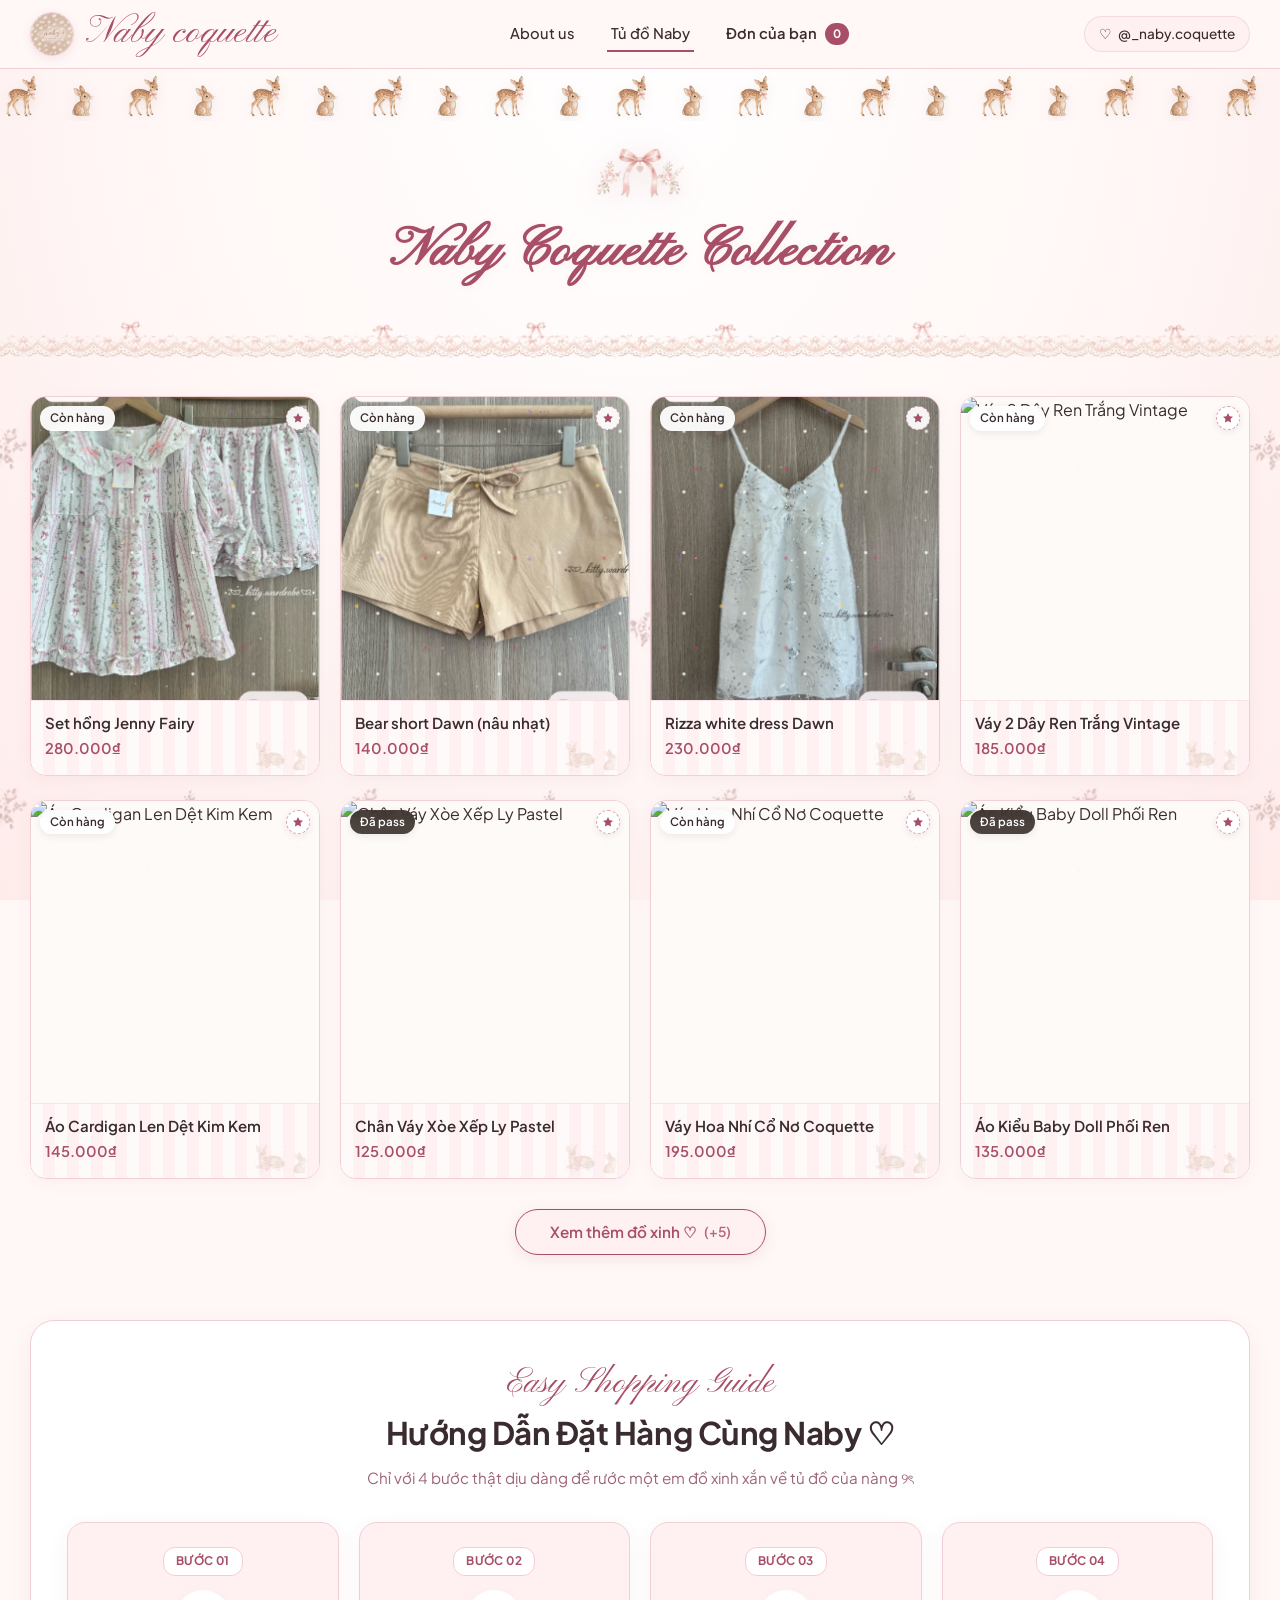
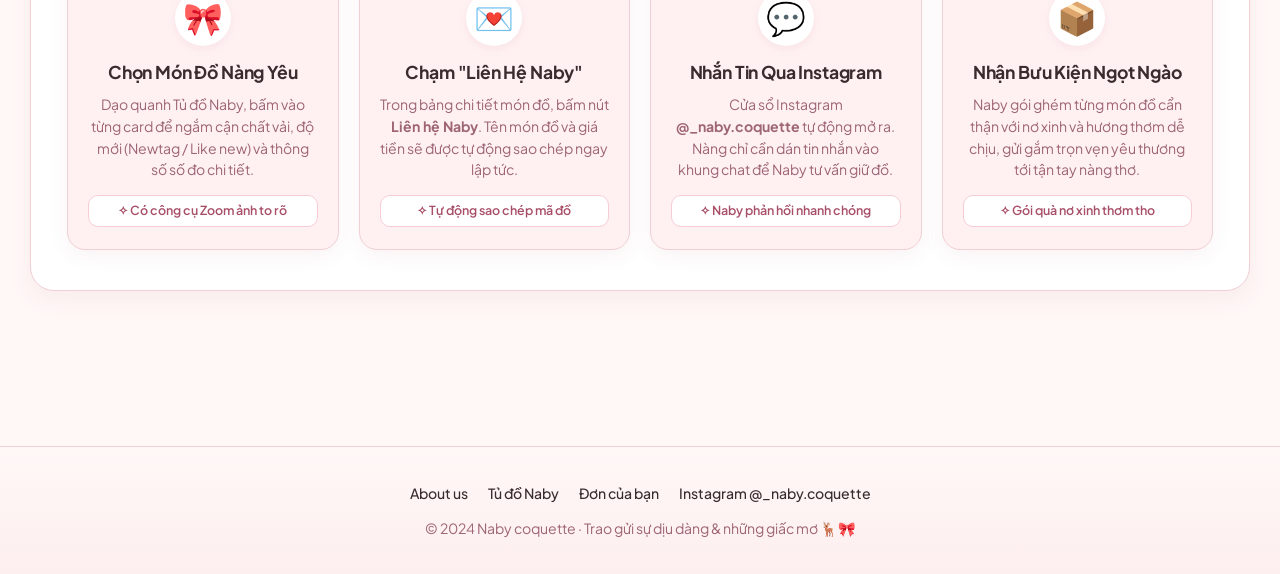
==== naby-coquette/index.html @ 5e93a049 "Go bo vung nen hong cuc bo o header, giu nguyen nen tu nhien cua web khong co hoa tiet tu dai ruy ba" ====
<!DOCTYPE html>
<html lang="vi">
<head>
  <meta charset="UTF-8">
  <meta name="viewport" content="width=device-width, initial-scale=1.0">
  <title>Naby coquette ♡ Tủ Đồ Tiểu Thư</title>
  <link rel="icon" type="image/jpeg" href="assets/logo.jpg">
  
  <!-- Font chữ Pinyon Script lãng mạn & Plus Jakarta Sans thanh lịch chuẩn nét -->
  <link rel="preconnect" href="https://fonts.googleapis.com">
  <link rel="preconnect" href="https://fonts.gstatic.com" crossorigin>
  <link href="https://fonts.googleapis.com/css2?family=Pinyon+Script&family=Plus+Jakarta+Sans:ital,wght@0,400;0,500;0,600;0,700;1,400;1,600&display=swap" rel="stylesheet">
  
  <link rel="stylesheet" href="css/style.css">
</head>
<body>

  <!-- 1. THANH ĐIỀU HƯỚNG TRÊN CÙNG (STICKY NAVBAR) -->
  <header class="top-navbar">
    <div class="navbar-container">
      <!-- Logo bên trái -->
      <a href="index.html" class="brand-logo">
        <img src="assets/logo.jpg" alt="Naby coquette" class="brand-logo-img">
        <span class="brand-name">Naby coquette</span>
      </a>

      <!-- 3 Nút cụ thể theo yêu cầu: About us, Tủ đồ Naby, Đơn của bạn -->
      <nav class="nav-links-group">
        <a href="about.html" class="nav-link">About us</a>
        <a href="index.html" class="nav-link active">Tủ đồ Naby</a>
        <a href="orders.html" class="nav-link cart-trigger-link">
          Đơn của bạn <span class="cart-badge-pill" id="cartCount">0</span>
        </a>
      </nav>

      <!-- Phía bên phải: Instagram -->
      <div class="nav-right-actions">
        <a href="https://instagram.com/_naby.coquette" target="_blank" class="ig-pill-btn">
          <span>♡</span>
          <span>@_naby.coquette</span>
        </a>
      </div>
    </div>
  </header>

  <!-- DẢI LINH VẬT NAI & THỎ CHẠY NGANG KHÔNG NỀN (FULL NAI & THỎ, KHÔNG KHOẢNG TRỐNG, LẶP VÔ TẬN) -->
  <div class="mascot-marquee-divider" aria-hidden="true">
    <div class="mascot-marquee-track">
      <!-- Group 1 (56 linh vật liên tục phủ kín màn hình) -->
      <div class="mascot-marquee-group">
        <div class="mascot-parade-item deer-bob">
          <img src="assets/elements/fawn_mascot_hd.png" alt="Fawn" class="parade-fawn">
        </div>
        <div class="mascot-parade-item bunny-hop">
          <img src="assets/elements/bunny_mascot.png" alt="Bunny" class="parade-bunny">
        </div>
        <div class="mascot-parade-item deer-bob delay-1">
          <img src="assets/elements/fawn_mascot_hd.png" alt="Fawn" class="parade-fawn">
        </div>
        <div class="mascot-parade-item bunny-hop delay-2">
          <img src="assets/elements/bunny_mascot.png" alt="Bunny" class="parade-bunny">
        </div>
        <div class="mascot-parade-item deer-bob">
          <img src="assets/elements/fawn_mascot_hd.png" alt="Fawn" class="parade-fawn">
        </div>
        <div class="mascot-parade-item bunny-hop delay-1">
          <img src="assets/elements/bunny_mascot.png" alt="Bunny" class="parade-bunny">
        </div>
        <div class="mascot-parade-item deer-bob delay-2">
          <img src="assets/elements/fawn_mascot_hd.png" alt="Fawn" class="parade-fawn">
        </div>
        <div class="mascot-parade-item bunny-hop">
          <img src="assets/elements/bunny_mascot.png" alt="Bunny" class="parade-bunny">
        </div>
        <div class="mascot-parade-item deer-bob">
          <img src="assets/elements/fawn_mascot_hd.png" alt="Fawn" class="parade-fawn">
        </div>
        <div class="mascot-parade-item bunny-hop">
          <img src="assets/elements/bunny_mascot.png" alt="Bunny" class="parade-bunny">
        </div>
        <div class="mascot-parade-item deer-bob delay-1">
          <img src="assets/elements/fawn_mascot_hd.png" alt="Fawn" class="parade-fawn">
        </div>
        <div class="mascot-parade-item bunny-hop delay-2">
          <img src="assets/elements/bunny_mascot.png" alt="Bunny" class="parade-bunny">
        </div>
        <div class="mascot-parade-item deer-bob">
          <img src="assets/elements/fawn_mascot_hd.png" alt="Fawn" class="parade-fawn">
        </div>
        <div class="mascot-parade-item bunny-hop delay-1">
          <img src="assets/elements/bunny_mascot.png" alt="Bunny" class="parade-bunny">
        </div>
        <div class="mascot-parade-item deer-bob delay-2">
          <img src="assets/elements/fawn_mascot_hd.png" alt="Fawn" class="parade-fawn">
        </div>
        <div class="mascot-parade-item bunny-hop">
          <img src="assets/elements/bunny_mascot.png" alt="Bunny" class="parade-bunny">
        </div>
        <div class="mascot-parade-item deer-bob">
          <img src="assets/elements/fawn_mascot_hd.png" alt="Fawn" class="parade-fawn">
        </div>
        <div class="mascot-parade-item bunny-hop">
          <img src="assets/elements/bunny_mascot.png" alt="Bunny" class="parade-bunny">
        </div>
        <div class="mascot-parade-item deer-bob delay-1">
          <img src="assets/elements/fawn_mascot_hd.png" alt="Fawn" class="parade-fawn">
        </div>
        <div class="mascot-parade-item bunny-hop delay-2">
          <img src="assets/elements/bunny_mascot.png" alt="Bunny" class="parade-bunny">
        </div>
        <div class="mascot-parade-item deer-bob">
          <img src="assets/elements/fawn_mascot_hd.png" alt="Fawn" class="parade-fawn">
        </div>
        <div class="mascot-parade-item bunny-hop delay-1">
          <img src="assets/elements/bunny_mascot.png" alt="Bunny" class="parade-bunny">
        </div>
        <div class="mascot-parade-item deer-bob delay-2">
          <img src="assets/elements/fawn_mascot_hd.png" alt="Fawn" class="parade-fawn">
        </div>
        <div class="mascot-parade-item bunny-hop">
          <img src="assets/elements/bunny_mascot.png" alt="Bunny" class="parade-bunny">
        </div>
        <div class="mascot-parade-item deer-bob">
          <img src="assets/elements/fawn_mascot_hd.png" alt="Fawn" class="parade-fawn">
        </div>
        <div class="mascot-parade-item bunny-hop">
          <img src="assets/elements/bunny_mascot.png" alt="Bunny" class="parade-bunny">
        </div>
        <div class="mascot-parade-item deer-bob delay-1">
          <img src="assets/elements/fawn_mascot_hd.png" alt="Fawn" class="parade-fawn">
        </div>
        <div class="mascot-parade-item bunny-hop delay-2">
          <img src="assets/elements/bunny_mascot.png" alt="Bunny" class="parade-bunny">
        </div>
        <div class="mascot-parade-item deer-bob">
          <img src="assets/elements/fawn_mascot_hd.png" alt="Fawn" class="parade-fawn">
        </div>
        <div class="mascot-parade-item bunny-hop delay-1">
          <img src="assets/elements/bunny_mascot.png" alt="Bunny" class="parade-bunny">
        </div>
        <div class="mascot-parade-item deer-bob delay-2">
          <img src="assets/elements/fawn_mascot_hd.png" alt="Fawn" class="parade-fawn">
        </div>
        <div class="mascot-parade-item bunny-hop">
          <img src="assets/elements/bunny_mascot.png" alt="Bunny" class="parade-bunny">
        </div>
        <div class="mascot-parade-item deer-bob">
          <img src="assets/elements/fawn_mascot_hd.png" alt="Fawn" class="parade-fawn">
        </div>
        <div class="mascot-parade-item bunny-hop">
          <img src="assets/elements/bunny_mascot.png" alt="Bunny" class="parade-bunny">
        </div>
        <div class="mascot-parade-item deer-bob delay-1">
          <img src="assets/elements/fawn_mascot_hd.png" alt="Fawn" class="parade-fawn">
        </div>
        <div class="mascot-parade-item bunny-hop delay-2">
          <img src="assets/elements/bunny_mascot.png" alt="Bunny" class="parade-bunny">
        </div>
        <div class="mascot-parade-item deer-bob">
          <img src="assets/elements/fawn_mascot_hd.png" alt="Fawn" class="parade-fawn">
        </div>
        <div class="mascot-parade-item bunny-hop delay-1">
          <img src="assets/elements/bunny_mascot.png" alt="Bunny" class="parade-bunny">
        </div>
        <div class="mascot-parade-item deer-bob delay-2">
          <img src="assets/elements/fawn_mascot_hd.png" alt="Fawn" class="parade-fawn">
        </div>
        <div class="mascot-parade-item bunny-hop">
          <img src="assets/elements/bunny_mascot.png" alt="Bunny" class="parade-bunny">
        </div>
        <div class="mascot-parade-item deer-bob">
          <img src="assets/elements/fawn_mascot_hd.png" alt="Fawn" class="parade-fawn">
        </div>
        <div class="mascot-parade-item bunny-hop">
          <img src="assets/elements/bunny_mascot.png" alt="Bunny" class="parade-bunny">
        </div>
        <div class="mascot-parade-item deer-bob delay-1">
          <img src="assets/elements/fawn_mascot_hd.png" alt="Fawn" class="parade-fawn">
        </div>
        <div class="mascot-parade-item bunny-hop delay-2">
          <img src="assets/elements/bunny_mascot.png" alt="Bunny" class="parade-bunny">
        </div>
        <div class="mascot-parade-item deer-bob">
          <img src="assets/elements/fawn_mascot_hd.png" alt="Fawn" class="parade-fawn">
        </div>
        <div class="mascot-parade-item bunny-hop delay-1">
          <img src="assets/elements/bunny_mascot.png" alt="Bunny" class="parade-bunny">
        </div>
        <div class="mascot-parade-item deer-bob delay-2">
          <img src="assets/elements/fawn_mascot_hd.png" alt="Fawn" class="parade-fawn">
        </div>
        <div class="mascot-parade-item bunny-hop">
          <img src="assets/elements/bunny_mascot.png" alt="Bunny" class="parade-bunny">
        </div>
        <div class="mascot-parade-item deer-bob">
          <img src="assets/elements/fawn_mascot_hd.png" alt="Fawn" class="parade-fawn">
        </div>
        <div class="mascot-parade-item bunny-hop">
          <img src="assets/elements/bunny_mascot.png" alt="Bunny" class="parade-bunny">
        </div>
        <div class="mascot-parade-item deer-bob delay-1">
          <img src="assets/elements/fawn_mascot_hd.png" alt="Fawn" class="parade-fawn">
        </div>
        <div class="mascot-parade-item bunny-hop delay-2">
          <img src="assets/elements/bunny_mascot.png" alt="Bunny" class="parade-bunny">
        </div>
        <div class="mascot-parade-item deer-bob">
          <img src="assets/elements/fawn_mascot_hd.png" alt="Fawn" class="parade-fawn">
        </div>
        <div class="mascot-parade-item bunny-hop delay-1">
          <img src="assets/elements/bunny_mascot.png" alt="Bunny" class="parade-bunny">
        </div>
        <div class="mascot-parade-item deer-bob delay-2">
          <img src="assets/elements/fawn_mascot_hd.png" alt="Fawn" class="parade-fawn">
        </div>
        <div class="mascot-parade-item bunny-hop">
          <img src="assets/elements/bunny_mascot.png" alt="Bunny" class="parade-bunny">
        </div>
      </div>
      <!-- Group 2 (Bản sao hoàn hảo để lặp vô tận không vết ghép) -->
      <div class="mascot-marquee-group">
        <div class="mascot-parade-item deer-bob">
          <img src="assets/elements/fawn_mascot_hd.png" alt="Fawn" class="parade-fawn">
        </div>
        <div class="mascot-parade-item bunny-hop">
          <img src="assets/elements/bunny_mascot.png" alt="Bunny" class="parade-bunny">
        </div>
        <div class="mascot-parade-item deer-bob delay-1">
          <img src="assets/elements/fawn_mascot_hd.png" alt="Fawn" class="parade-fawn">
        </div>
        <div class="mascot-parade-item bunny-hop delay-2">
          <img src="assets/elements/bunny_mascot.png" alt="Bunny" class="parade-bunny">
        </div>
        <div class="mascot-parade-item deer-bob">
          <img src="assets/elements/fawn_mascot_hd.png" alt="Fawn" class="parade-fawn">
        </div>
        <div class="mascot-parade-item bunny-hop delay-1">
          <img src="assets/elements/bunny_mascot.png" alt="Bunny" class="parade-bunny">
        </div>
        <div class="mascot-parade-item deer-bob delay-2">
          <img src="assets/elements/fawn_mascot_hd.png" alt="Fawn" class="parade-fawn">
        </div>
        <div class="mascot-parade-item bunny-hop">
          <img src="assets/elements/bunny_mascot.png" alt="Bunny" class="parade-bunny">
        </div>
        <div class="mascot-parade-item deer-bob">
          <img src="assets/elements/fawn_mascot_hd.png" alt="Fawn" class="parade-fawn">
        </div>
        <div class="mascot-parade-item bunny-hop">
          <img src="assets/elements/bunny_mascot.png" alt="Bunny" class="parade-bunny">
        </div>
        <div class="mascot-parade-item deer-bob delay-1">
          <img src="assets/elements/fawn_mascot_hd.png" alt="Fawn" class="parade-fawn">
        </div>
        <div class="mascot-parade-item bunny-hop delay-2">
          <img src="assets/elements/bunny_mascot.png" alt="Bunny" class="parade-bunny">
        </div>
        <div class="mascot-parade-item deer-bob">
          <img src="assets/elements/fawn_mascot_hd.png" alt="Fawn" class="parade-fawn">
        </div>
        <div class="mascot-parade-item bunny-hop delay-1">
          <img src="assets/elements/bunny_mascot.png" alt="Bunny" class="parade-bunny">
        </div>
        <div class="mascot-parade-item deer-bob delay-2">
          <img src="assets/elements/fawn_mascot_hd.png" alt="Fawn" class="parade-fawn">
        </div>
        <div class="mascot-parade-item bunny-hop">
          <img src="assets/elements/bunny_mascot.png" alt="Bunny" class="parade-bunny">
        </div>
        <div class="mascot-parade-item deer-bob">
          <img src="assets/elements/fawn_mascot_hd.png" alt="Fawn" class="parade-fawn">
        </div>
        <div class="mascot-parade-item bunny-hop">
          <img src="assets/elements/bunny_mascot.png" alt="Bunny" class="parade-bunny">
        </div>
        <div class="mascot-parade-item deer-bob delay-1">
          <img src="assets/elements/fawn_mascot_hd.png" alt="Fawn" class="parade-fawn">
        </div>
        <div class="mascot-parade-item bunny-hop delay-2">
          <img src="assets/elements/bunny_mascot.png" alt="Bunny" class="parade-bunny">
        </div>
        <div class="mascot-parade-item deer-bob">
          <img src="assets/elements/fawn_mascot_hd.png" alt="Fawn" class="parade-fawn">
        </div>
        <div class="mascot-parade-item bunny-hop delay-1">
          <img src="assets/elements/bunny_mascot.png" alt="Bunny" class="parade-bunny">
        </div>
        <div class="mascot-parade-item deer-bob delay-2">
          <img src="assets/elements/fawn_mascot_hd.png" alt="Fawn" class="parade-fawn">
        </div>
        <div class="mascot-parade-item bunny-hop">
          <img src="assets/elements/bunny_mascot.png" alt="Bunny" class="parade-bunny">
        </div>
        <div class="mascot-parade-item deer-bob">
          <img src="assets/elements/fawn_mascot_hd.png" alt="Fawn" class="parade-fawn">
        </div>
        <div class="mascot-parade-item bunny-hop">
          <img src="assets/elements/bunny_mascot.png" alt="Bunny" class="parade-bunny">
        </div>
        <div class="mascot-parade-item deer-bob delay-1">
          <img src="assets/elements/fawn_mascot_hd.png" alt="Fawn" class="parade-fawn">
        </div>
        <div class="mascot-parade-item bunny-hop delay-2">
          <img src="assets/elements/bunny_mascot.png" alt="Bunny" class="parade-bunny">
        </div>
        <div class="mascot-parade-item deer-bob">
          <img src="assets/elements/fawn_mascot_hd.png" alt="Fawn" class="parade-fawn">
        </div>
        <div class="mascot-parade-item bunny-hop delay-1">
          <img src="assets/elements/bunny_mascot.png" alt="Bunny" class="parade-bunny">
        </div>
        <div class="mascot-parade-item deer-bob delay-2">
          <img src="assets/elements/fawn_mascot_hd.png" alt="Fawn" class="parade-fawn">
        </div>
        <div class="mascot-parade-item bunny-hop">
          <img src="assets/elements/bunny_mascot.png" alt="Bunny" class="parade-bunny">
        </div>
        <div class="mascot-parade-item deer-bob">
          <img src="assets/elements/fawn_mascot_hd.png" alt="Fawn" class="parade-fawn">
        </div>
        <div class="mascot-parade-item bunny-hop">
          <img src="assets/elements/bunny_mascot.png" alt="Bunny" class="parade-bunny">
        </div>
        <div class="mascot-parade-item deer-bob delay-1">
          <img src="assets/elements/fawn_mascot_hd.png" alt="Fawn" class="parade-fawn">
        </div>
        <div class="mascot-parade-item bunny-hop delay-2">
          <img src="assets/elements/bunny_mascot.png" alt="Bunny" class="parade-bunny">
        </div>
        <div class="mascot-parade-item deer-bob">
          <img src="assets/elements/fawn_mascot_hd.png" alt="Fawn" class="parade-fawn">
        </div>
        <div class="mascot-parade-item bunny-hop delay-1">
          <img src="assets/elements/bunny_mascot.png" alt="Bunny" class="parade-bunny">
        </div>
        <div class="mascot-parade-item deer-bob delay-2">
          <img src="assets/elements/fawn_mascot_hd.png" alt="Fawn" class="parade-fawn">
        </div>
        <div class="mascot-parade-item bunny-hop">
          <img src="assets/elements/bunny_mascot.png" alt="Bunny" class="parade-bunny">
        </div>
        <div class="mascot-parade-item deer-bob">
          <img src="assets/elements/fawn_mascot_hd.png" alt="Fawn" class="parade-fawn">
        </div>
        <div class="mascot-parade-item bunny-hop">
          <img src="assets/elements/bunny_mascot.png" alt="Bunny" class="parade-bunny">
        </div>
        <div class="mascot-parade-item deer-bob delay-1">
          <img src="assets/elements/fawn_mascot_hd.png" alt="Fawn" class="parade-fawn">
        </div>
        <div class="mascot-parade-item bunny-hop delay-2">
          <img src="assets/elements/bunny_mascot.png" alt="Bunny" class="parade-bunny">
        </div>
        <div class="mascot-parade-item deer-bob">
          <img src="assets/elements/fawn_mascot_hd.png" alt="Fawn" class="parade-fawn">
        </div>
        <div class="mascot-parade-item bunny-hop delay-1">
          <img src="assets/elements/bunny_mascot.png" alt="Bunny" class="parade-bunny">
        </div>
        <div class="mascot-parade-item deer-bob delay-2">
          <img src="assets/elements/fawn_mascot_hd.png" alt="Fawn" class="parade-fawn">
        </div>
        <div class="mascot-parade-item bunny-hop">
          <img src="assets/elements/bunny_mascot.png" alt="Bunny" class="parade-bunny">
        </div>
        <div class="mascot-parade-item deer-bob">
          <img src="assets/elements/fawn_mascot_hd.png" alt="Fawn" class="parade-fawn">
        </div>
        <div class="mascot-parade-item bunny-hop">
          <img src="assets/elements/bunny_mascot.png" alt="Bunny" class="parade-bunny">
        </div>
        <div class="mascot-parade-item deer-bob delay-1">
          <img src="assets/elements/fawn_mascot_hd.png" alt="Fawn" class="parade-fawn">
        </div>
        <div class="mascot-parade-item bunny-hop delay-2">
          <img src="assets/elements/bunny_mascot.png" alt="Bunny" class="parade-bunny">
        </div>
        <div class="mascot-parade-item deer-bob">
          <img src="assets/elements/fawn_mascot_hd.png" alt="Fawn" class="parade-fawn">
        </div>
        <div class="mascot-parade-item bunny-hop delay-1">
          <img src="assets/elements/bunny_mascot.png" alt="Bunny" class="parade-bunny">
        </div>
        <div class="mascot-parade-item deer-bob delay-2">
          <img src="assets/elements/fawn_mascot_hd.png" alt="Fawn" class="parade-fawn">
        </div>
        <div class="mascot-parade-item bunny-hop">
          <img src="assets/elements/bunny_mascot.png" alt="Bunny" class="parade-bunny">
        </div>
      </div>
    </div>
  </div>

    <!-- Tiêu đề danh mục sản phẩm -->
    <div class="content-container">
      <div class="catalog-header">
        <div class="catalog-header-bow">
          <img src="assets/elements/coquette_pink_bow.png" alt="Naby Coquette Pink Bow" class="catalog-bow-motif">
        </div>
        <h1 class="wardrobe-script-tag">Naby Coquette Collection</h1>
      </div>
    </div>

  <!-- Dải ruy băng ren kéo dài full màn hình ngăn cách chuẩn ảnh mẫu 1 -->
  <div class="lace-ribbon-divider" aria-hidden="true"></div>

  <!-- PHẦN THÂN TỦ ĐỒ NABY (NỀN CÓ HOẠ TIẾT HOA NHÍ VINTAGE) -->
  <main class="main-content-white wardrobe-page-main">
    <div class="content-container">

      <!-- Danh mục sản phẩm & Lưới 4 cột -->
      <section class="catalog-section" id="wardrobe-section">
        <!-- Lưới sản phẩm 4 cột chuẩn phong cách ảnh mẫu -->
        <div class="products-grid-4col" id="productsGrid"></div>

        <!-- Nút Xem thêm sản phẩm (mặc định chỉ hiện 8 card) -->
        <div class="load-more-container" id="loadMoreContainer">
          <button class="btn-load-more" id="btnLoadMore" type="button">
            <span>Xem thêm đồ xinh ♡</span>
            <span class="load-more-count" id="loadMoreCount">(+6)</span>
          </button>
        </div>
      </section>

      <!-- HƯỚNG DẪN ĐẶT HÀNG (DẠNG CARD BÌNH THƯỜNG KHÔNG CAROUSEL) -->
      <section class="order-guide-section" id="orderGuideSection">
        <div class="order-guide-header">
          <span class="guide-subtitle-script">Easy Shopping Guide</span>
          <h2 class="guide-main-title">Hướng Dẫn Đặt Hàng Cùng Naby ♡</h2>
          <p class="guide-intro-desc">
            Chỉ với 4 bước thật dịu dàng để rước một em đồ xinh xắn về tủ đồ của nàng ୨ৎ
          </p>
        </div>

        <!-- Lưới 4 Card Hướng Dẫn bình thường -->
        <div class="guide-cards-grid" id="guideCardsGrid">
          <!-- Bước 1 -->
          <div class="guide-card">
            <div class="guide-card-badge">Bước 01</div>
            <div class="guide-card-icon">🎀</div>
            <h3 class="guide-card-title">Chọn Món Đồ Nàng Yêu</h3>
            <p class="guide-card-desc">
              Dạo quanh Tủ đồ Naby, bấm vào từng card để ngắm cận chất vải, độ mới (Newtag / Like new) và thông số số đo chi tiết.
            </p>
            <div class="guide-card-tip">✧ Có công cụ Zoom ảnh to rõ</div>
          </div>

          <!-- Bước 2 -->
          <div class="guide-card">
            <div class="guide-card-badge">Bước 02</div>
            <div class="guide-card-icon">💌</div>
            <h3 class="guide-card-title">Chạm "Liên Hệ Naby"</h3>
            <p class="guide-card-desc">
              Trong bảng chi tiết món đồ, bấm nút <strong>Liên hệ Naby</strong>. Tên món đồ và giá tiền sẽ được tự động sao chép ngay lập tức.
            </p>
            <div class="guide-card-tip">✧ Tự động sao chép mã đồ</div>
          </div>

          <!-- Bước 3 -->
          <div class="guide-card">
            <div class="guide-card-badge">Bước 03</div>
            <div class="guide-card-icon">💬</div>
            <h3 class="guide-card-title">Nhắn Tin Qua Instagram</h3>
            <p class="guide-card-desc">
              Cửa sổ Instagram <strong>@_naby.coquette</strong> tự động mở ra. Nàng chỉ cần dán tin nhắn vào khung chat để Naby tư vấn giữ đồ.
            </p>
            <div class="guide-card-tip">✧ Naby phản hồi nhanh chóng</div>
          </div>

          <!-- Bước 4 -->
          <div class="guide-card">
            <div class="guide-card-badge">Bước 04</div>
            <div class="guide-card-icon">📦</div>
            <h3 class="guide-card-title">Nhận Bưu Kiện Ngọt Ngào</h3>
            <p class="guide-card-desc">
              Naby gói ghém từng món đồ cẩn thận với nơ xinh và hương thơm dễ chịu, gửi gắm trọn vẹn yêu thương tới tận tay nàng thơ.
            </p>
            <div class="guide-card-tip">✧ Gói quà nơ xinh thơm tho</div>
          </div>
        </div>
      </section>

    </div>
  </main>

  <!-- POPUP CHI TIẾT SẢN PHẨM (CHUẨN ẢNH 2 THE NABY LOOK) -->
  <div class="product-modal-backdrop" id="productModal" style="display: none;" aria-hidden="true">
    <div class="product-modal-card" role="dialog" aria-modal="true">
      <button class="modal-close-btn" id="modalCloseBtn" type="button" aria-label="Đóng popup">✕</button>

      <!-- Khung xem ảnh chính -->
      <div class="modal-gallery-stage">
        <img src="" alt="" class="modal-main-image" id="modalMainImg">

        <!-- Nút Prev / Next ảnh -->
        <button class="modal-arrow-btn modal-arrow-prev" id="modalPrevBtn" type="button" aria-label="Ảnh trước">
          <svg width="20" height="20" viewBox="0 0 24 24" fill="none" stroke="currentColor" stroke-width="2.5" stroke-linecap="round" stroke-linejoin="round">
            <polyline points="15 18 9 12 15 6"></polyline>
          </svg>
        </button>
        <button class="modal-arrow-btn modal-arrow-next" id="modalNextBtn" type="button" aria-label="Ảnh sau">
          <svg width="20" height="20" viewBox="0 0 24 24" fill="none" stroke="currentColor" stroke-width="2.5" stroke-linecap="round" stroke-linejoin="round">
            <polyline points="9 18 15 12 9 6"></polyline>
          </svg>
        </button>

        <!-- Thanh công cụ Zoom ở giữa phía dưới ảnh -->
        <div class="modal-zoom-controls">
          <button class="modal-zoom-action" id="modalZoomOut" type="button" title="Thu nhỏ">
            <svg width="14" height="14" viewBox="0 0 24 24" fill="none" stroke="currentColor" stroke-width="2.5"><circle cx="11" cy="11" r="8"/><line x1="21" y1="21" x2="16.65" y2="16.65"/><line x1="8" y1="11" x2="14" y2="11"/></svg>
          </button>
          <span class="modal-zoom-val" id="modalZoomVal">100%</span>
          <button class="modal-zoom-action" id="modalZoomIn" type="button" title="Phóng to">
            <svg width="14" height="14" viewBox="0 0 24 24" fill="none" stroke="currentColor" stroke-width="2.5"><circle cx="11" cy="11" r="8"/><line x1="21" y1="21" x2="16.65" y2="16.65"/><line x1="11" y1="8" x2="11" y2="14"/><line x1="8" y1="11" x2="14" y2="11"/></svg>
          </button>
          <button class="modal-zoom-action" id="modalZoomReset" type="button" title="Đặt lại">
            <svg width="14" height="14" viewBox="0 0 24 24" fill="none" stroke="currentColor" stroke-width="2.5"><path d="M3 12a9 9 0 1 0 9-9 9.75 9.75 0 0 0-6.74 2.74L3 8"/><polyline points="3 3 3 8 8 8"/></svg>
          </button>
        </div>

        <!-- Đếm số ảnh góc phải phía dưới ảnh -->
        <div class="modal-image-counter" id="modalImgCounter">1 / 1</div>
      </div>

      <!-- Thông tin sản phẩm -->
      <div class="modal-body-content">
        <div class="modal-brand-tag">THE NABY LOOK</div>
        <div class="modal-title-price-row">
          <h2 class="modal-prod-title" id="modalProdTitle"></h2>
          <div class="modal-prod-price" id="modalProdPrice"></div>
        </div>

        <!-- Chi tiết thông số món đồ (hiển thị khi ấn vào card) -->
        <div class="modal-specs-box" id="modalSpecsBox"></div>

        <!-- Khung chỉ 1 ô duy nhất: Liên hệ Naby (theo đúng yêu cầu người dùng) -->
        <div class="modal-contact-box">
          <p class="modal-contact-hint">Chọn điều bạn muốn, Naby đã sẵn sàng hỗ trợ bạn ♡</p>
          <button class="btn-contact-naby" id="btnContactNaby" type="button">
            <svg width="18" height="18" viewBox="0 0 24 24" fill="none" stroke="currentColor" stroke-width="2" stroke-linecap="round" stroke-linejoin="round">
              <rect width="20" height="20" x="2" y="2" rx="5" ry="5"></rect>
              <path d="M16 11.37A4 4 0 1 1 12.63 8 4 4 0 0 1 16 11.37z"></path>
              <line x1="17.5" y1="6.5" x2="17.51" y2="6.5"></line>
            </svg>
            <span>Liên hệ Naby</span>
          </button>
        </div>

        <!-- Dải thumbnail ảnh nhỏ phía dưới -->
        <div class="modal-thumbs-row" id="modalThumbsRow"></div>
      </div>
    </div>
  </div>

  <!-- THÔNG BÁO TOAST KHI THÊM ĐỒ VÀO GIỎ -->
  <div class="toast-notification" id="toastNotification">
    <span class="toast-icon">🎀</span>
    <span class="toast-message" id="toastMessage">Đã thêm vào Đơn của bạn ♡</span>
    <a href="orders.html" class="toast-link">Xem đơn →</a>
  </div>

  <!-- CHÂN TRANG FOOTER -->
  <footer class="site-footer">
    <div class="footer-links">
      <a href="about.html" class="footer-link">About us</a>
      <a href="index.html" class="footer-link">Tủ đồ Naby</a>
      <a href="orders.html" class="footer-link">Đơn của bạn</a>
      <a href="https://instagram.com/_naby.coquette" target="_blank" class="footer-link">Instagram @_naby.coquette</a>
    </div>
    <p>© 2024 Naby coquette · Trao gửi sự dịu dàng & những giấc mơ 🦌🎀</p>
  </footer>

  <!-- SCRIPTS -->
  <script src="js/items.js"></script>
  <script src="js/app.js"></script>
</body>
</html>
---- naby-coquette/css/style.css ----
/* ====================================================
   NABY COQUETTE - BOUTIQUE MINIMAL & VINTAGE BANNER
   Bố cục chuẩn theo ảnh 2 (Mandy Crimson style)
   Hero banner ảnh 3 & Nền trắng tinh khôi bên dưới
==================================================== */

:root {
  /* Nền chính theo yêu cầu */
  --bg-page: #FFF8F7;
  --bg-pastel-pink: #FFF8F7;
  --bg-pastel-light: #ffffff;
  --bg-soft: #FFF1F2;
  --bg-white: transparent;

  /* Khung/card theo yêu cầu */
  --bg-card: #FFF1F2;
  --bg-card-solid: #FFF1F2;
  --bg-banner-frame: #FFF1F2;
  --border-card: #F0CFD5;
  --border-banner: #F0CFD5;
  --border-pink: #E5B4BE;
  --border-pink-light: #F0CFD5;
  --border-light: rgba(168, 79, 104, 0.14);
  --border-dark: #3a2b2e;

  --fawn-dark: #3a2b2e;
  --fawn-brown: #6b4d54;

  /* Hồng đậm nhấn theo yêu cầu */
  --dusty-rose: #A84F68;
  --dusty-rose-light: #FCE8EC;
  --ribbon-pink: #F8D5DE;
  --price-color: #A84F68;

  /* Hồng chữ phụ theo yêu cầu */
  --text-muted: #9E6575;

  --font-script: 'Pinyon Script', cursive;
  --font-sans: 'Plus Jakarta Sans', -apple-system, BlinkMacSystemFont, 'Segoe UI', Roboto, sans-serif;
  --font-serif: var(--font-sans);
}

* {
  box-sizing: border-box;
  margin: 0;
  padding: 0;
  scroll-behavior: smooth;
  -webkit-tap-highlight-color: transparent;
}

body {
  background-color: #FFF8F7;
  background-image: 
    radial-gradient(ellipse at 50% 0%, #ffffff 0%, #FFF8F7 50%, #FEECEB 100%),
    radial-gradient(circle at 15% 40%, rgba(255, 241, 242, 0.8) 0%, transparent 60%),
    radial-gradient(circle at 85% 75%, rgba(254, 235, 238, 0.8) 0%, transparent 60%);
  background-repeat: no-repeat;
  background-position: center top;
  background-size: 100% 100%;
  background-attachment: fixed;
  color: var(--fawn-dark);
  font-family: var(--font-sans);
  line-height: 1.6;
  min-height: 100vh;
  overflow-x: hidden;
}

/* Hoạ tiết hoa nhí vintage trên trang About & trang Orders */
body.page-about,
body.page-orders {
  background-image: 
    url('../assets/elements/coquette_floral_pattern_tile.png'),
    radial-gradient(ellipse at 50% 0%, #ffffff 0%, #FFF8F7 50%, #FEECEB 100%),
    radial-gradient(circle at 15% 40%, rgba(255, 241, 242, 0.8) 0%, transparent 60%),
    radial-gradient(circle at 85% 75%, rgba(254, 235, 238, 0.8) 0%, transparent 60%);
  background-repeat: 
    repeat,
    no-repeat,
    no-repeat,
    no-repeat;
  background-position: 
    center top,
    center top,
    center top,
    center top;
  background-size: 
    360px 360px,
    100% 100%,
    100% 100%,
    100% 100%;
  background-attachment: 
    fixed,
    fixed,
    fixed,
    fixed;
}

@media (max-width: 768px) {
  body.page-about,
  body.page-orders {
    background-size: 
      260px 260px,
      100% 100%,
      100% 100%,
      100% 100%;
    background-attachment: 
      scroll,
      fixed,
      fixed,
      fixed;
  }
}

/* ====================================================
   1. THANH ĐIỀU HƯỚNG TRÊN CÙNG (STICKY NAVBAR MỜ TRONG SUỐT)
==================================================== */
.top-navbar {
  position: sticky;
  top: 0;
  background: rgba(255, 248, 247, 0.95);
  backdrop-filter: blur(12px);
  -webkit-backdrop-filter: blur(12px);
  border-bottom: 1px solid var(--border-card);
  z-index: 1000;
  transition: all 0.3s ease;
}

.navbar-container {
  max-width: 1320px;
  margin: 0 auto;
  padding: 12px 30px;
  display: flex;
  align-items: center;
  justify-content: space-between;
}

/* Logo bên trái */
.brand-logo {
  display: flex;
  align-items: center;
  gap: 12px;
  text-decoration: none;
  color: var(--fawn-dark);
}
.brand-logo-img {
  width: 44px;
  height: 44px;
  border-radius: 50%;
  object-fit: cover;
  border: 1.5px solid var(--border-card);
  box-shadow: 0 3px 10px rgba(168, 79, 104, 0.12);
  transition: transform 0.3s ease, box-shadow 0.3s ease;
  flex-shrink: 0;
}
.brand-logo:hover .brand-logo-img {
  transform: rotate(-6deg) scale(1.08);
  box-shadow: 0 5px 14px rgba(168, 79, 104, 0.2);
}
.brand-name {
  font-family: var(--font-script);
  font-size: 2.35rem;
  font-weight: 500;
  color: var(--dusty-rose);
  line-height: 1;
  display: inline-block;
  letter-spacing: 0.01em;
  transition: color 0.2s ease;
  white-space: nowrap;
}
.brand-logo:hover .brand-name {
  color: #8e3e54;
}

/* Các nút điều hướng chính: About us, Tủ đồ Naby, Đơn của bạn */
.nav-links-group {
  display: flex;
  align-items: center;
  gap: 28px;
}

.nav-link {
  text-decoration: none;
  color: var(--fawn-dark);
  font-size: 0.92rem;
  font-weight: 500;
  padding: 6px 4px;
  position: relative;
  background: none;
  border: none;
  cursor: pointer;
  font-family: var(--font-sans);
  transition: color 0.25s ease;
  display: inline-flex;
  align-items: center;
  gap: 6px;
}

.nav-link::after {
  content: "";
  position: absolute;
  bottom: 0;
  left: 0;
  width: 0;
  height: 2px;
  background-color: var(--dusty-rose);
  transition: width 0.25s ease;
}

.nav-link:hover {
  color: var(--dusty-rose);
}

.nav-link:hover::after,
.nav-link.active::after {
  width: 100%;
}

/* Nút giỏ hàng "Đơn của bạn" */
.cart-trigger-link {
  font-weight: 600;
}
.cart-badge-pill {
  background: var(--dusty-rose);
  color: #ffffff;
  font-size: 0.72rem;
  font-weight: 700;
  padding: 2px 8px;
  border-radius: 12px;
  margin-left: 2px;
  transition: transform 0.2s ease;
}

/* Nút phụ bên phải: Instagram */
.nav-right-actions {
  display: flex;
  align-items: center;
  gap: 14px;
}
.ig-pill-btn {
  display: inline-flex;
  align-items: center;
  gap: 6px;
  padding: 6px 14px;
  border-radius: 20px;
  border: 1px solid var(--border-light);
  color: var(--fawn-dark);
  text-decoration: none;
  font-size: 0.85rem;
  font-weight: 500;
  transition: all 0.25s ease;
  background: var(--bg-card);
}
.ig-pill-btn:hover {
  border-color: var(--dusty-rose);
  color: var(--dusty-rose);
  background: var(--dusty-rose-light);
}

/* ====================================================
   2. HERO BANNER (ẢNH 3 - BỨC TRANH TOÀN CẢNH NABY)
   Tự động fit và zoom ra vào mượt mà theo kích thước Desktop
==================================================== */
.hero-banner-section {
  width: 100%;
  background: var(--bg-pastel-pink);
  overflow: hidden;
  border-bottom: 1px solid var(--border-light);
  position: relative;
  display: block;
}

.hero-banner-container {
  width: 100%;
  max-width: 100%;
  margin: 0;
  padding: 0;
  position: relative;
  overflow: hidden;
}

.hero-banner-picture {
  display: block;
  width: 100%;
  height: 100%;
}

/* Hiển thị tràn viền 100%, tự động co giãn/zoom theo kích thước màn hình */
.hero-banner-img {
  width: 100%;
  height: auto;
  aspect-ratio: 3 / 1;
  display: block;
  object-fit: cover;
  object-position: center;
  image-rendering: -webkit-optimize-contrast;
  image-rendering: high-quality;
  filter: contrast(1.02);
}

/* ====================================================
   3. PHẦN TỦ ĐỒ NABY (NỀN HOA NHÍ VINTAGE TỪ DẢI RUY BĂNG TRỞ XUỐNG)
==================================================== */
.main-content-white {
  background-color: transparent;
  padding: 0 0 80px;
}

.wardrobe-page-main {
  background-image: url('../assets/elements/coquette_floral_pattern_tile.png');
  background-repeat: repeat;
  background-position: center top;
  background-size: 360px 360px;
  background-attachment: fixed;
}

@media (max-width: 768px) {
  .wardrobe-page-main {
    background-size: 260px 260px;
    background-attachment: scroll;
  }
}

.content-container {
  max-width: 1320px;
  margin: 0 auto;
  padding: 0 30px;
}

/* Tiêu đề mục Tủ đồ "Naby Coquette Collection" */
.catalog-header {
  text-align: center;
  margin-top: 18px;
  margin-bottom: 22px;
}
.wardrobe-script-tag {
  font-family: var(--font-script);
  font-size: clamp(2.6rem, 5.5vw, 3.4rem);
  color: var(--dusty-rose);
  display: block;
  line-height: 1.18;
  margin-bottom: 2px;
  letter-spacing: 0.02em;
  text-shadow: 0 2px 10px rgba(168, 79, 104, 0.06);
}
.catalog-title {
  font-family: var(--font-sans);
  font-size: 2.2rem;
  font-weight: 700;
  color: var(--fawn-dark);
  letter-spacing: -0.02em;
}
.catalog-subtitle {
  font-size: 0.95rem;
  color: var(--text-muted);
  margin-top: 6px;
  font-family: var(--font-sans);
  font-weight: 400;
}

/* Bộ lọc danh mục (gọn gàng, tinh tế với khung trắng) */
.category-filters {
  display: flex;
  justify-content: center;
  gap: 10px;
  margin-bottom: 40px;
  flex-wrap: wrap;
}
.filter-btn {
  background: #FFF1F2;
  border: 1px solid var(--border-card);
  color: var(--fawn-dark);
  padding: 8px 18px;
  border-radius: 20px;
  font-size: 0.88rem;
  font-weight: 500;
  cursor: pointer;
  transition: all 0.2s ease;
  font-family: var(--font-sans);
}
.filter-btn:hover,
.filter-btn.active {
  background: var(--dusty-rose);
  color: #ffffff;
  border-color: var(--dusty-rose);
}

/* ====================================================
   4. LƯỚI SẢN PHẨM & CARD (HIỆU ỨNG CHUẨN ẢNH MẪU)
==================================================== */
.products-grid-4col {
  display: grid;
  grid-template-columns: repeat(4, minmax(0, 1fr));
  gap: 24px 20px;
  margin-bottom: 70px;
}

.product-card {
  display: flex;
  flex-direction: column;
  background: #ffffff;
  border: 1px solid var(--border-card, #F7DDE2);
  border-radius: 16px;
  overflow: hidden;
  box-shadow: 0 4px 16px rgba(168, 79, 104, 0.06);
  cursor: pointer;
  transition: transform 0.28s ease, box-shadow 0.28s ease, border-color 0.28s ease;
  position: relative;
}
.product-card:hover {
  transform: translateY(-5px);
  box-shadow: 0 12px 28px rgba(168, 79, 104, 0.15);
  border-color: #EBB6C2;
}

/* Khung ảnh sản phẩm */
.product-image-wrap {
  position: relative;
  aspect-ratio: 1 / 1.05;
  background: #fdfaf8;
  overflow: hidden;
}
.product-image {
  width: 100%;
  height: 100%;
  object-fit: cover;
  display: block;
  transition: transform 0.4s ease;
}
.product-card:hover .product-image {
  transform: scale(1.04);
}

/* Hiệu ứng chấm nhỏ pastel dịu dàng phủ lên ảnh trong card (tự động áp dụng mọi ảnh) */
.card-dots-overlay {
  position: absolute;
  inset: 0;
  background-image: url('../assets/elements/pastel_dots_overlay.svg');
  background-size: 320px 320px;
  background-repeat: repeat;
  pointer-events: none;
  z-index: 2;
  opacity: 0.65;
  transition: opacity 0.3s ease, transform 0.4s ease;
}
.product-card:hover .card-dots-overlay {
  opacity: 0.85;
  transform: scale(1.02);
}

/* Nhãn trạng thái góc trái trên */
.card-status-badge {
  position: absolute;
  top: 9px;
  left: 9px;
  background: rgba(255, 255, 255, 0.94);
  color: var(--fawn-dark);
  font-size: 0.72rem;
  font-weight: 600;
  padding: 3px 10px;
  border-radius: 12px;
  box-shadow: 0 2px 8px rgba(0, 0, 0, 0.08);
  backdrop-filter: blur(4px);
  z-index: 2;
  font-family: var(--font-sans);
}
.card-status-badge.sold-out {
  background: rgba(45, 35, 30, 0.85);
  color: #ffffff;
}

/* Sticker/Badge nhỏ góc phải trên chuẩn ảnh mẫu */
.card-top-deco-badge {
  position: absolute;
  top: 9px;
  right: 9px;
  width: 24px;
  height: 24px;
  border-radius: 50%;
  background: rgba(255, 255, 255, 0.92);
  border: 1px dashed #D6A4B0;
  display: flex;
  align-items: center;
  justify-content: center;
  color: var(--dusty-rose);
  box-shadow: 0 2px 6px rgba(168, 79, 104, 0.12);
  backdrop-filter: blur(4px);
  z-index: 2;
  transition: transform 0.3s ease;
}
.product-card:hover .card-top-deco-badge {
  transform: rotate(25deg) scale(1.1);
}

/* Phần thông tin chữ của card: CHỈ ĐỂ TÊN + GIÁ theo đúng yêu cầu */
.product-info-wrap {
  position: relative;
  padding: 12px 14px 14px 14px;
  background: #FFF1F2;
  /* Họa tiết sọc dọc pastel mờ ảo thanh lịch chuẩn style web */
  background-image: repeating-linear-gradient(
    90deg,
    rgba(255, 255, 255, 0.65) 0px,
    rgba(255, 255, 255, 0.65) 12px,
    rgba(255, 241, 242, 0.95) 12px,
    rgba(255, 241, 242, 0.95) 24px
  );
  border-top: 1px solid rgba(247, 221, 226, 0.7);
  display: flex;
  flex-direction: column;
  justify-content: center;
  min-height: 68px;
  overflow: hidden;
}
.product-card-name {
  font-family: var(--font-sans);
  font-size: 0.94rem;
  font-weight: 600;
  color: var(--fawn-dark);
  line-height: 1.35;
  margin-bottom: 4px;
  position: relative;
  z-index: 2;
  white-space: nowrap;
  overflow: hidden;
  text-overflow: ellipsis;
}
.product-card-price {
  font-family: var(--font-sans);
  font-size: 0.92rem;
  font-weight: 600;
  color: var(--dusty-rose);
  position: relative;
  z-index: 2;
}

/* Chèn ảnh nai và thỏ size nhỏ và giảm opacity xuống theo đúng yêu cầu */
.card-mascot-watermark {
  position: absolute;
  bottom: 4px;
  right: 8px;
  display: flex;
  align-items: flex-end;
  gap: 3px;
  opacity: 0.25; /* Giảm opacity theo yêu cầu */
  pointer-events: none;
  z-index: 1;
  transition: opacity 0.3s ease, transform 0.3s ease;
}
.product-card:hover .card-mascot-watermark {
  opacity: 0.5; /* Hover hiện rõ nét hơn rất duyên dáng */
  transform: translateY(-2px);
}
.mascot-mini-fawn {
  width: 32px;
  height: auto;
  filter: drop-shadow(0 2px 4px rgba(168, 79, 104, 0.08));
}
.mascot-mini-bunny {
  width: 22px;
  height: auto;
  filter: drop-shadow(0 2px 4px rgba(168, 79, 104, 0.08));
}

/* ====================================================
   NÚT XEM THÊM ĐỒ XINH (CHỈ HIỆN 8 CARD BAN ĐẦU)
==================================================== */
.load-more-container {
  display: flex;
  justify-content: center;
  align-items: center;
  margin: -40px 0 65px;
}
.btn-load-more {
  background: #FFF1F2;
  color: var(--dusty-rose);
  border: 1.5px solid var(--dusty-rose);
  border-radius: 30px;
  padding: 12px 34px;
  font-size: 0.95rem;
  font-weight: 600;
  font-family: var(--font-sans);
  cursor: pointer;
  box-shadow: 0 4px 16px rgba(168, 79, 104, 0.12);
  transition: all 0.3s cubic-bezier(0.16, 1, 0.3, 1);
  display: inline-flex;
  align-items: center;
  gap: 8px;
}
.btn-load-more:hover {
  background: var(--dusty-rose);
  color: #ffffff;
  transform: translateY(-3px);
  box-shadow: 0 8px 24px rgba(168, 79, 104, 0.25);
}
.btn-load-more:active {
  transform: translateY(-1px);
}
.load-more-count {
  font-size: 0.86rem;
  opacity: 0.85;
}

/* ====================================================
   CAROUSEL CARD HƯỚNG DẪN ĐẶT HÀNG (COQUETTE AESTHETIC)
==================================================== */
.order-guide-section {
  background: #FFFFFF; /* Opacity 100%, thuần đặc không trong suốt */
  border: 1px solid var(--border-card);
  border-radius: 24px;
  padding: 44px 36px 40px;
  margin: 25px 0 75px;
  box-shadow: 0 8px 24px rgba(168, 79, 104, 0.08);
  position: relative;
}

.order-guide-header {
  text-align: center;
  margin-bottom: 32px;
}
.guide-subtitle-script {
  font-family: var(--font-script);
  font-size: 2.2rem;
  color: var(--dusty-rose);
  display: block;
  line-height: 1.1;
  margin-bottom: 4px;
}
.guide-main-title {
  font-family: var(--font-sans);
  font-size: 1.95rem;
  font-weight: 700;
  color: var(--fawn-dark);
  letter-spacing: -0.015em;
  margin-bottom: 8px;
}
.guide-intro-desc {
  font-family: var(--font-sans);
  font-size: 0.95rem;
  color: var(--text-muted);
  max-width: 600px;
  margin: 0 auto;
  line-height: 1.6;
}

/* Lưới Card Hướng Dẫn Đặt Hàng (Dạng Card Bình Thường, Không Carousel) */
.guide-cards-grid {
  display: grid;
  grid-template-columns: repeat(4, 1fr);
  gap: 20px;
  width: 100%;
}

/* Thẻ Card Hướng Dẫn - Đồng bộ 100% màu pastel hồng, font & size chuẩn standard-card trang About us */
.guide-card {
  background: #FFF1F2; /* Màu pastel chuẩn 100% opacity giống standard-card trang About us */
  border: 1px solid var(--border-card);
  border-radius: 18px;
  padding: 24px 20px 22px;
  display: flex;
  flex-direction: column;
  align-items: center;
  text-align: center;
  box-shadow: 0 6px 20px rgba(168, 79, 104, 0.07);
  transition: transform 0.3s ease, box-shadow 0.3s ease, border-color 0.3s ease;
  position: relative;
}
.guide-card:hover {
  transform: translateY(-4px);
  box-shadow: 0 10px 24px rgba(168, 79, 104, 0.14);
  border-color: #E5B4BE;
}

.guide-card-badge {
  font-family: var(--font-sans);
  font-size: 0.74rem;
  font-weight: 700;
  color: var(--dusty-rose);
  background: #ffffff;
  border: 1px solid #F8CCD5;
  padding: 4px 12px;
  border-radius: 12px;
  margin-bottom: 14px;
  letter-spacing: 0.04em;
  text-transform: uppercase;
}

.guide-card-icon {
  font-size: 2rem;
  margin-bottom: 12px;
  width: 56px;
  height: 56px;
  border-radius: 50%;
  background: #ffffff;
  display: flex;
  align-items: center;
  justify-content: center;
  box-shadow: 0 3px 10px rgba(168, 79, 104, 0.08);
  transition: transform 0.3s ease;
}
.guide-card:hover .guide-card-icon {
  transform: scale(1.1) rotate(4deg);
}

.guide-card-title {
  font-family: var(--font-sans);
  font-size: 1.1rem;
  font-weight: 700;
  color: var(--fawn-dark);
  margin-bottom: 8px;
  letter-spacing: -0.01em;
}

.guide-card-desc {
  font-family: var(--font-sans);
  font-size: 0.88rem;
  color: var(--text-muted);
  line-height: 1.55;
  margin-bottom: 14px;
  flex-grow: 1;
}

.guide-card-tip {
  font-family: var(--font-sans);
  font-size: 0.78rem;
  font-weight: 600;
  color: var(--dusty-rose);
  background: #ffffff;
  border: 1px solid #F8CCD5;
  padding: 5px 12px;
  border-radius: 10px;
  width: 100%;
}

@media (max-width: 992px) {
  .guide-cards-grid {
    grid-template-columns: repeat(2, 1fr);
    gap: 18px;
  }
}

@media (max-width: 600px) {
  .order-guide-section {
    padding: 36px 18px 30px;
    border-radius: 20px;
  }
  .guide-main-title {
    font-size: 1.55rem;
  }
  .guide-cards-grid {
    grid-template-columns: 1fr;
    gap: 14px;
  }
  .guide-card {
    padding: 22px 16px 18px;
  }
}

/* Chi tiết thông số món đồ trong Modal */
.modal-specs-box {
  background: #FFF1F2;
  border: 1px solid var(--border-card);
  border-radius: 12px;
  padding: 12px 16px;
  margin-bottom: 14px;
}
.modal-spec-row {
  font-family: var(--font-sans);
  font-size: 0.88rem;
  color: var(--fawn-brown);
  line-height: 1.5;
  display: flex;
  align-items: baseline;
  gap: 8px;
}
.modal-spec-row:not(:last-child) {
  margin-bottom: 4px;
}
.modal-spec-row .spec-bullet {
  color: var(--dusty-rose);
  font-size: 0.8rem;
}

/* ====================================================
   POPUP MODAL CHI TIẾT SẢN PHẨM (CHUẨN ẢNH 2)
==================================================== */
.product-modal-backdrop {
  position: fixed;
  inset: 0;
  background: rgba(50, 25, 32, 0.45);
  backdrop-filter: blur(8px);
  -webkit-backdrop-filter: blur(8px);
  z-index: 1000;
  display: flex;
  align-items: center;
  justify-content: center;
  padding: 20px;
  opacity: 0;
  pointer-events: none;
  transition: opacity 0.25s ease;
}
.product-modal-backdrop.show {
  opacity: 1;
  pointer-events: auto;
}

.product-modal-card {
  position: relative;
  background: #ffffff;
  border-radius: 24px;
  max-width: 560px;
  width: 100%;
  max-height: 94vh;
  overflow-y: auto;
  padding: 16px;
  box-shadow: 0 25px 60px rgba(168, 79, 104, 0.25);
  transform: scale(0.96) translateY(10px);
  transition: transform 0.25s cubic-bezier(0.16, 1, 0.3, 1);
}
.product-modal-backdrop.show .product-modal-card {
  transform: scale(1) translateY(0);
}

/* Nút X đóng popup */
.modal-close-btn {
  position: absolute;
  top: 14px;
  right: 14px;
  z-index: 30;
  width: 36px;
  height: 36px;
  border-radius: 50%;
  background: #f4eaec;
  color: #554446;
  border: none;
  cursor: pointer;
  display: flex;
  align-items: center;
  justify-content: center;
  font-size: 15px;
  font-weight: 700;
  transition: all 0.2s ease;
}
.modal-close-btn:hover {
  background: #e8d7db;
  color: var(--dusty-rose);
  transform: rotate(90deg);
}

/* Khung ảnh chính trong popup */
.modal-gallery-stage {
  position: relative;
  width: 100%;
  height: 440px;
  background: #fdfaf8;
  border-radius: 18px;
  overflow: hidden;
  display: flex;
  align-items: center;
  justify-content: center;
  user-select: none;
}
.modal-main-image {
  max-width: 100%;
  max-height: 100%;
  width: 100%;
  height: 100%;
  object-fit: cover;
  transition: transform 0.2s ease;
}

/* Mũi tên qua lại */
.modal-arrow-btn {
  position: absolute;
  top: 50%;
  transform: translateY(-50%);
  width: 38px;
  height: 38px;
  border-radius: 50%;
  background: rgba(255, 255, 255, 0.92);
  box-shadow: 0 4px 14px rgba(0, 0, 0, 0.12);
  border: none;
  cursor: pointer;
  display: flex;
  align-items: center;
  justify-content: center;
  color: #3a2e29;
  z-index: 10;
  transition: all 0.2s ease;
}
.modal-arrow-btn:hover {
  background: #ffffff;
  transform: translateY(-50%) scale(1.08);
  box-shadow: 0 6px 18px rgba(0, 0, 0, 0.18);
}
.modal-arrow-prev {
  left: 12px;
}
.modal-arrow-next {
  right: 12px;
}

/* Thanh Zoom Pill giữa ảnh */
.modal-zoom-controls {
  position: absolute;
  bottom: 12px;
  left: 50%;
  transform: translateX(-50%);
  background: rgba(30, 20, 22, 0.55);
  backdrop-filter: blur(6px);
  -webkit-backdrop-filter: blur(6px);
  border-radius: 20px;
  padding: 4px 10px;
  display: flex;
  align-items: center;
  gap: 8px;
  color: #ffffff;
  font-size: 12px;
  z-index: 10;
}
.modal-zoom-action {
  background: transparent;
  border: none;
  color: #ffffff;
  cursor: pointer;
  display: flex;
  align-items: center;
  justify-content: center;
  padding: 3px;
  border-radius: 50%;
  opacity: 0.85;
  transition: opacity 0.2s ease, transform 0.15s ease;
}
.modal-zoom-action:hover {
  opacity: 1;
  transform: scale(1.15);
}
.modal-zoom-val {
  font-size: 11px;
  font-weight: 600;
  min-width: 34px;
  text-align: center;
}

/* Đếm số ảnh 3 / 3 */
.modal-image-counter {
  position: absolute;
  bottom: 12px;
  right: 12px;
  background: rgba(30, 20, 22, 0.55);
  backdrop-filter: blur(6px);
  -webkit-backdrop-filter: blur(6px);
  color: #ffffff;
  font-size: 11px;
  font-weight: 600;
  padding: 4px 10px;
  border-radius: 14px;
  z-index: 10;
}

/* Chi tiết sản phẩm trong modal */
.modal-body-content {
  padding: 14px 6px 4px 6px;
}
.modal-brand-tag {
  font-family: var(--font-sans);
  font-size: 0.72rem;
  font-weight: 700;
  letter-spacing: 1px;
  color: var(--dusty-rose);
  text-transform: uppercase;
  margin-bottom: 4px;
}
.modal-title-price-row {
  display: flex;
  justify-content: space-between;
  align-items: baseline;
  gap: 12px;
  margin-bottom: 14px;
}
.modal-prod-title {
  font-family: var(--font-serif, Georgia, serif);
  font-size: 1.45rem;
  font-weight: 600;
  color: #2d2424;
  margin: 0;
}
.modal-prod-price {
  font-family: var(--font-sans);
  font-size: 1.25rem;
  font-weight: 700;
  color: var(--dusty-rose);
  white-space: nowrap;
}

/* Khung 1 ô duy nhất: Liên hệ Naby (theo yêu cầu) */
.modal-contact-box {
  background: #ffffff;
  border: 1px solid #f2e3e6;
  border-radius: 16px;
  padding: 14px 16px;
  margin-bottom: 16px;
  box-shadow: 0 4px 12px rgba(168, 79, 104, 0.04);
}
.modal-contact-hint {
  font-family: var(--font-sans);
  font-size: 0.82rem;
  color: #766a67;
  margin-bottom: 10px;
  text-align: center;
}
.btn-contact-naby {
  width: 100%;
  background: var(--dusty-rose, #A84F68);
  color: #ffffff;
  font-family: var(--font-sans);
  font-size: 0.95rem;
  font-weight: 600;
  padding: 12px 20px;
  border-radius: 12px;
  border: none;
  cursor: pointer;
  display: flex;
  align-items: center;
  justify-content: center;
  gap: 8px;
  box-shadow: 0 4px 14px rgba(168, 79, 104, 0.25);
  transition: all 0.25s ease;
}
.btn-contact-naby:hover {
  background: #903c53;
  transform: translateY(-2px);
  box-shadow: 0 6px 18px rgba(168, 79, 104, 0.35);
}

/* Dải Thumbnail phía dưới */
.modal-thumbs-row {
  display: flex;
  gap: 10px;
  overflow-x: auto;
  padding-bottom: 4px;
}
.modal-thumb {
  width: 54px;
  height: 54px;
  border-radius: 10px;
  object-fit: cover;
  cursor: pointer;
  border: 2px solid transparent;
  transition: all 0.2s ease;
  opacity: 0.7;
}
.modal-thumb:hover {
  opacity: 1;
}
.modal-thumb.active {
  border-color: var(--dusty-rose);
  opacity: 1;
  transform: scale(1.05);
}

/* ====================================================
   5. PHẦN GIỚI THIỆU ABOUT US (TRÊN NỀN TRẮNG)
==================================================== */
.about-us-section {
  border-top: 1px solid var(--border-card);
  padding: 70px 0 20px;
  margin-top: 40px;
}
.about-card-box {
  background: var(--bg-card);
  border: 1px solid var(--border-card);
  border-radius: 24px;
  padding: 40px;
  display: flex;
  align-items: center;
  gap: 40px;
  box-shadow: 0 8px 24px rgba(168, 79, 104, 0.08);
}
.about-image-frame {
  flex: 0 0 320px;
  display: flex;
  align-items: center;
  justify-content: center;
  position: relative;
}
.about-img {
  width: 210px;
  height: 210px;
  object-fit: cover;
  border-radius: 20px;
  box-shadow: 0 8px 24px rgba(168, 79, 104, 0.12);
  border: 1.5px solid var(--border-card);
  display: block;
  transition: transform 0.3s ease, box-shadow 0.3s ease;
}
.about-img:hover {
  transform: scale(1.03);
  box-shadow: 0 12px 28px rgba(168, 79, 104, 0.18);
}
.about-content {
  flex: 1;
}
.about-content h2,
.about-content h3 {
  font-family: var(--font-sans);
  font-size: 1.6rem;
  font-weight: 700;
  color: var(--fawn-dark);
  margin-bottom: 14px;
  letter-spacing: -0.01em;
}
.about-script {
  font-family: var(--font-script);
  font-size: 2.5rem;
  color: var(--dusty-rose);
  display: block;
  line-height: 1.1;
  margin-bottom: 6px;
}
.about-content p {
  color: var(--fawn-brown);
  font-size: 0.95rem;
  line-height: 1.75;
  margin-bottom: 12px;
}
.about-content p:last-child {
  margin-bottom: 0;
}
.about-sign-off {
  font-family: var(--font-script);
  font-size: 1.85rem;
  color: var(--dusty-rose);
  margin-top: 10px;
  line-height: 1.2;
}
.about-highlights {
  display: flex;
  gap: 20px;
  margin-top: 25px;
}
.highlight-item {
  background: #ffffff;
  padding: 12px 18px;
  border-radius: 12px;
  border: 1px solid var(--border-card);
  font-size: 0.85rem;
  font-weight: 600;
  color: var(--fawn-dark);
  box-shadow: 0 4px 12px rgba(168, 79, 104, 0.05);
}

/* ====================================================
   6. NGĂN KÉO GIỎ HÀNG (CART DRAWER)
==================================================== */
.cart-overlay {
  position: fixed;
  inset: 0;
  background: rgba(0, 0, 0, 0.4);
  backdrop-filter: blur(4px);
  opacity: 0;
  visibility: hidden;
  transition: all 0.3s ease;
  z-index: 2000;
}
.cart-overlay.active {
  opacity: 1;
  visibility: visible;
}

.cart-drawer {
  position: fixed;
  top: 0;
  right: -450px;
  width: 100%;
  max-width: 420px;
  height: 100%;
  background: #FFF1F2;
  box-shadow: -10px 0 40px rgba(0, 0, 0, 0.1);
  display: flex;
  flex-direction: column;
  transition: right 0.35s cubic-bezier(0.16, 1, 0.3, 1);
  z-index: 2100;
  border-left: 1px solid var(--border-card);
}
.cart-drawer.open {
  right: 0;
}

.cart-header {
  padding: 20px 25px;
  border-bottom: 1px solid var(--border-card);
  display: flex;
  justify-content: space-between;
  align-items: center;
}
.cart-header h3 {
  font-family: var(--font-sans);
  font-size: 1.35rem;
  font-weight: 700;
  color: var(--fawn-dark);
}
.btn-close-cart {
  background: none;
  border: 1px solid var(--border-card);
  width: 32px;
  height: 32px;
  border-radius: 50%;
  cursor: pointer;
  font-size: 1rem;
  color: var(--text-muted);
}
.btn-close-cart:hover {
  background: var(--bg-soft);
  color: var(--fawn-dark);
}

.cart-body {
  flex-grow: 1;
  overflow-y: auto;
  padding: 20px 25px;
}
.cart-item-row {
  display: flex;
  gap: 14px;
  align-items: center;
  padding-bottom: 16px;
  margin-bottom: 16px;
  border-bottom: 1px solid var(--border-light);
}
.cart-item-thumbnail {
  width: 65px;
  height: 75px;
  object-fit: cover;
  border-radius: 8px;
  border: 1px solid var(--border-light);
}
.cart-item-info {
  flex-grow: 1;
}
.cart-item-name {
  font-family: var(--font-sans);
  font-size: 0.92rem;
  font-weight: 600;
  color: var(--fawn-dark);
  margin-bottom: 4px;
}
.cart-item-meta {
  font-family: var(--font-sans);
  font-size: 0.78rem;
  color: var(--text-muted);
}
.cart-item-cost {
  font-family: var(--font-sans);
  font-size: 1.05rem;
  font-weight: 700;
  color: var(--dusty-rose);
}
.btn-remove-item {
  background: none;
  border: none;
  color: #bbb;
  font-size: 1.1rem;
  cursor: pointer;
  padding: 4px;
}
.btn-remove-item:hover {
  color: var(--dusty-rose);
}

.cart-footer {
  padding: 22px 25px;
  border-top: 1px solid var(--border-card);
  background: #FFF8F7;
}
.cart-subtotal-row {
  display: flex;
  justify-content: space-between;
  align-items: center;
  margin-bottom: 8px;
  font-size: 1.05rem;
  font-weight: 600;
}
.cart-subtotal-amount {
  font-family: var(--font-sans);
  font-size: 1.4rem;
  font-weight: 700;
  color: var(--dusty-rose);
}
.cart-note-text {
  font-size: 0.78rem;
  color: var(--text-muted);
  margin-bottom: 16px;
  line-height: 1.4;
  font-family: var(--font-sans);
}
.btn-checkout-ig {
  width: 100%;
  background: var(--dusty-rose);
  color: #ffffff;
  border: none;
  padding: 13px;
  border-radius: 8px;
  font-size: 0.95rem;
  font-weight: 600;
  cursor: pointer;
  transition: background 0.25s ease;
  font-family: var(--font-sans);
}
.btn-checkout-ig:hover {
  background: #8e3e54;
}

/* ====================================================
   7. FOOTER CHÂN TRANG
==================================================== */
.site-footer {
  border-top: 1px solid var(--border-card);
  background: linear-gradient(180deg, #FFF8F7 0%, #FDEEEF 100%);
  padding: 35px 20px;
  text-align: center;
  color: var(--text-muted);
  font-size: 0.88rem;
  font-family: var(--font-sans);
}
.footer-links {
  display: flex;
  justify-content: center;
  gap: 20px;
  margin-bottom: 12px;
}
.footer-link {
  color: var(--fawn-dark);
  text-decoration: none;
  font-weight: 500;
}
.footer-link:hover {
  color: var(--dusty-rose);
}

/* ====================================================
   RESPONSIVE DESIGN
==================================================== */
@media (max-width: 1024px) {
  .products-grid-4col {
    grid-template-columns: repeat(3, minmax(0, 1fr));
    gap: 20px 16px;
  }
}

@media (max-width: 992px) {
  .about-card-box {
    flex-direction: column;
    padding: 35px 25px;
    gap: 25px;
    text-align: center;
  }
  .about-image-frame {
    flex: 0 0 auto;
    margin: 0 auto;
  }
  .about-img {
    width: 180px;
    height: 180px;
  }
}

@media (max-width: 768px) {
  .navbar-container {
    padding: 10px 18px;
  }
  .brand-logo-img {
    width: 36px;
    height: 36px;
  }
  .brand-name {
    font-size: 1.85rem;
  }
  .nav-links-group {
    gap: 16px;
  }
  .nav-link {
    font-size: 0.85rem;
  }
  .products-grid-4col {
    grid-template-columns: repeat(2, minmax(0, 1fr));
    gap: 16px 12px;
  }
  .catalog-title {
    font-size: 2rem;
  }
}

@media (max-width: 576px) {
  .products-grid-4col {
    grid-template-columns: repeat(2, minmax(0, 1fr));
    gap: 12px 10px;
  }
  .product-info-wrap {
    padding: 10px 10px 12px 10px;
    min-height: 60px;
  }
  .product-card-name {
    font-size: 0.85rem;
  }
  .product-card-price {
    font-size: 0.84rem;
  }
  .card-mascot-watermark {
    opacity: 0.22;
  }
  .mascot-mini-fawn {
    width: 26px;
  }
  .mascot-mini-bunny {
    width: 18px;
  }
  .product-modal-card {
    padding: 12px;
    border-radius: 20px;
  }
  .modal-gallery-stage {
    height: 340px;
    border-radius: 14px;
  }
  .modal-prod-title {
    font-size: 1.25rem;
  }
  .modal-prod-price {
    font-size: 1.15rem;
  }
}
@media (max-width: 480px) {
  .ig-pill-btn {
    display: none;
  }
  .catalog-title {
    font-size: 1.7rem;
  }
  .about-highlights {
    flex-direction: column;
    gap: 10px;
  }
}

/* ====================================================
   TRANG ABOUT US & TRANG ORDERS CHUYÊN BIỆT
==================================================== */

/* Header chung cho About và Orders */
.about-hero-header,
.orders-hero-header {
  background: rgba(255, 241, 242, 0.45);
  padding: 60px 20px 50px;
  text-align: center;
  border-bottom: 1px solid var(--border-card);
  position: relative;
}

.about-hero-deco-bow {
  margin-bottom: 14px;
}
.about-hero-deco-bow img {
  width: 32px;
  height: auto;
  filter: drop-shadow(0 2px 4px rgba(166, 88, 104, 0.2));
}

.about-subtitle-script {
  font-family: var(--font-script);
  font-size: 2.2rem;
  color: var(--dusty-rose);
  display: block;
  margin-bottom: 4px;
  line-height: 1.1;
}

.about-main-title {
  font-family: var(--font-sans);
  font-size: 2.4rem;
  font-weight: 700;
  color: var(--fawn-dark);
  letter-spacing: -0.02em;
  margin-bottom: 14px;
}

.about-intro-p {
  font-family: var(--font-sans);
  font-size: 1.02rem;
  color: var(--text-muted);
  max-width: 680px;
  margin: 0 auto;
  line-height: 1.7;
}

/* Section Linh vật (Mascot Story) */
.mascot-story-section {
  margin: 50px 0;
}

.mascot-box {
  background: var(--bg-card);
  border: 1px solid var(--border-card);
  border-radius: 24px;
  padding: 40px;
  display: flex;
  align-items: center;
  gap: 40px;
  box-shadow: 0 8px 24px rgba(168, 79, 104, 0.08);
}

.mascot-visual {
  flex: 0 0 320px;
  position: relative;
  display: flex;
  align-items: flex-end;
  justify-content: center;
  gap: 12px;
}

.mascot-img-fawn {
  width: 175px;
  height: auto;
  filter: drop-shadow(0 8px 16px rgba(58, 46, 41, 0.1));
  transition: transform 0.3s ease;
}
.mascot-img-fawn:hover {
  transform: translateY(-4px) scale(1.02);
}

.mascot-img-bunny {
  width: 125px;
  height: auto;
  filter: drop-shadow(0 6px 14px rgba(58, 46, 41, 0.08));
  transition: transform 0.3s ease;
}
.mascot-img-bunny:hover {
  transform: translateY(-4px) scale(1.03);
}

.mascot-text {
  flex: 1;
}
.mascot-text h3 {
  font-family: var(--font-sans);
  font-size: 1.6rem;
  font-weight: 700;
  color: var(--fawn-dark);
  margin-bottom: 14px;
  letter-spacing: -0.01em;
}
.mascot-text p {
  font-family: var(--font-sans);
  color: var(--fawn-brown);
  line-height: 1.75;
  margin-bottom: 14px;
  font-size: 0.95rem;
}
.mascot-text p:last-child {
  margin-bottom: 0;
}

/* Section Tiêu chuẩn (Standards Grid) */
.standards-section {
  margin: 60px 0;
}
.standards-grid {
  display: grid;
  grid-template-columns: repeat(4, 1fr);
  gap: 20px;
}
.standard-card {
  background: #FFF1F2;
  border: 1px solid var(--border-card);
  border-radius: 18px;
  padding: 24px 20px;
  text-align: center;
  transition: transform 0.3s ease, box-shadow 0.3s ease;
  box-shadow: 0 6px 20px rgba(168, 79, 104, 0.07);
}
.standard-card:hover {
  transform: translateY(-4px);
  box-shadow: 0 10px 24px rgba(168, 79, 104, 0.14);
  border-color: #E5B4BE;
}
.standard-icon {
  font-size: 2rem;
  display: block;
  margin-bottom: 12px;
}
.standard-card h4 {
  font-family: var(--font-sans);
  font-size: 1.1rem;
  font-weight: 700;
  color: var(--fawn-dark);
  margin-bottom: 8px;
}
.standard-card p {
  font-family: var(--font-sans);
  font-size: 0.88rem;
  color: var(--text-muted);
  line-height: 1.5;
}

/* Section Ký gửi & Pass đồ */
.consign-guide-section {
  margin: 60px 0 30px;
}
.consign-box {
  background: #FFF1F2;
  border: 2px dashed #A84F68;
  border-radius: 24px;
  padding: 40px;
  text-align: center;
  box-shadow: 0 8px 24px rgba(168, 79, 104, 0.08);
}
.consign-box h3 {
  font-family: var(--font-sans);
  font-size: 1.8rem;
  font-weight: 700;
  color: var(--fawn-dark);
  margin-bottom: 12px;
}
.consign-desc {
  font-family: var(--font-sans);
  color: var(--fawn-brown);
  max-width: 600px;
  margin: 0 auto 30px;
  line-height: 1.6;
}
.consign-steps {
  display: grid;
  grid-template-columns: repeat(3, 1fr);
  gap: 20px;
  margin-bottom: 35px;
}
.consign-step-item {
  background: #ffffff;
  border-radius: 16px;
  padding: 20px;
  text-align: center;
  border: 1px solid var(--border-card);
  box-shadow: 0 4px 12px rgba(168, 79, 104, 0.05);
  backdrop-filter: blur(4px);
}
.step-num {
  display: inline-block;
  font-family: var(--font-sans);
  font-size: 1.2rem;
  font-weight: 800;
  color: var(--dusty-rose);
  margin-bottom: 8px;
}
.consign-step-item h5 {
  font-family: var(--font-sans);
  font-size: 1rem;
  font-weight: 600;
  color: var(--fawn-dark);
  margin-bottom: 6px;
}
.consign-step-item p {
  font-family: var(--font-sans);
  font-size: 0.85rem;
  color: var(--text-muted);
  line-height: 1.4;
}
.consign-cta {
  display: flex;
  justify-content: center;
  gap: 16px;
  flex-wrap: wrap;
}
.btn-primary-coquette {
  background: var(--dusty-rose);
  color: #ffffff;
  padding: 12px 24px;
  border-radius: 25px;
  text-decoration: none;
  font-weight: 600;
  font-size: 0.95rem;
  transition: all 0.3s ease;
  display: inline-flex;
  align-items: center;
  gap: 6px;
}
.btn-primary-coquette:hover {
  background: #8e4554;
  transform: translateY(-2px);
  box-shadow: 0 6px 16px rgba(166, 88, 104, 0.3);
}
.btn-secondary-coquette {
  background: var(--bg-card);
  color: var(--fawn-dark);
  border: 1px solid var(--border-dark);
  padding: 12px 24px;
  border-radius: 25px;
  text-decoration: none;
  font-weight: 600;
  font-size: 0.95rem;
  transition: all 0.3s ease;
}
.btn-secondary-coquette:hover {
  background: var(--fawn-dark);
  color: #ffffff;
  transform: translateY(-2px);
}

/* ====================================================
   TRANG ĐƠN CỦA BẠN (ORDERS.HTML)
==================================================== */
.orders-layout {
  display: grid;
  grid-template-columns: 1.5fr 1fr;
  gap: 35px;
  align-items: start;
  margin: 20px 0 40px;
}

.orders-card-box {
  background: #FFF1F2;
  border: 1px solid var(--border-card);
  border-radius: 20px;
  padding: 24px;
  box-shadow: 0 8px 24px rgba(168, 79, 104, 0.08);
}
.orders-card-header {
  display: flex;
  justify-content: space-between;
  align-items: center;
  padding-bottom: 16px;
  border-bottom: 1px solid var(--border-card);
  margin-bottom: 20px;
}
.orders-card-header h3 {
  font-family: var(--font-sans);
  font-size: 1.25rem;
  font-weight: 700;
  color: var(--fawn-dark);
}
.btn-clear-all-orders {
  background: transparent;
  border: none;
  color: var(--text-muted);
  font-size: 0.85rem;
  cursor: pointer;
  text-decoration: underline;
  font-family: var(--font-sans);
}
.btn-clear-all-orders:hover {
  color: var(--dusty-rose);
}

.orders-items-list {
  display: flex;
  flex-direction: column;
  gap: 16px;
}

.order-item-row {
  display: flex;
  align-items: center;
  gap: 16px;
  padding-bottom: 16px;
  border-bottom: 1px solid var(--border-light);
}
.order-item-row:last-child {
  border-bottom: none;
  padding-bottom: 0;
}
.order-item-thumb {
  width: 85px;
  height: 105px;
  border-radius: 12px;
  object-fit: cover;
  border: 1px solid var(--border-light);
  flex-shrink: 0;
}
.order-item-detail {
  flex: 1;
}
.order-item-name {
  font-family: var(--font-sans);
  font-size: 1.05rem;
  font-weight: 600;
  color: var(--fawn-dark);
  margin-bottom: 4px;
}
.order-item-specs {
  font-family: var(--font-sans);
  font-size: 0.82rem;
  color: var(--text-muted);
  margin-bottom: 6px;
}
.order-item-price-val {
  font-family: var(--font-sans);
  font-weight: 700;
  color: var(--dusty-rose);
  font-size: 1.05rem;
}
.btn-remove-item {
  background: transparent;
  border: none;
  color: #c9939f;
  font-size: 0.85rem;
  cursor: pointer;
  padding: 6px;
  border-radius: 6px;
  transition: all 0.2s ease;
  font-family: var(--font-sans);
}
.btn-remove-item:hover {
  color: var(--dusty-rose);
  background: #fdf2f4;
}

/* Khung Summary bên phải */
.orders-summary-box {
  background: var(--bg-card);
  border: 1px solid var(--border-light);
  border-radius: 20px;
  padding: 28px 24px;
  position: sticky;
  top: 90px;
  box-shadow: 0 8px 24px rgba(166, 88, 104, 0.05);
}
.orders-summary-box h3 {
  font-family: var(--font-sans);
  font-size: 1.35rem;
  font-weight: 700;
  color: var(--fawn-dark);
  margin-bottom: 20px;
}
.customer-form-group {
  margin-bottom: 14px;
}
.form-label {
  display: block;
  font-size: 0.85rem;
  font-weight: 600;
  color: var(--fawn-dark);
  margin-bottom: 6px;
  font-family: var(--font-sans);
}
.form-input,
.form-textarea {
  width: 100%;
  padding: 10px 14px;
  border: 1px solid var(--border-light);
  border-radius: 10px;
  font-family: var(--font-sans);
  font-size: 0.9rem;
  background: #ffffff;
  color: var(--fawn-dark);
  transition: border-color 0.2s;
}
.form-input:focus,
.form-textarea:focus {
  outline: none;
  border-color: var(--dusty-rose);
}
.summary-divider {
  height: 1px;
  background: var(--border-light);
  margin: 18px 0;
}
.summary-price-row {
  display: flex;
  justify-content: space-between;
  align-items: center;
  font-size: 1.02rem;
  font-weight: 600;
  color: var(--fawn-dark);
  margin-bottom: 12px;
  font-family: var(--font-sans);
}
.summary-total-price {
  font-size: 1.4rem;
  font-family: var(--font-sans);
  color: var(--dusty-rose);
  font-weight: 700;
}
.order-direct-note {
  font-family: var(--font-sans);
  font-size: 0.8rem;
  color: var(--text-muted);
  line-height: 1.45;
  margin-bottom: 18px;
  background: #ffffff;
  padding: 10px 12px;
  border-radius: 8px;
  border-left: 3px solid var(--dusty-rose);
}
.btn-checkout-page {
  width: 100%;
  background: var(--dusty-rose);
  color: #ffffff;
  border: none;
  padding: 14px;
  border-radius: 25px;
  font-weight: 700;
  font-size: 1rem;
  cursor: pointer;
  transition: all 0.3s ease;
  box-shadow: 0 4px 14px rgba(166, 88, 104, 0.3);
  margin-bottom: 12px;
  font-family: var(--font-sans);
}
.btn-checkout-page:hover {
  background: #8e4554;
  transform: translateY(-2px);
  box-shadow: 0 6px 18px rgba(166, 88, 104, 0.4);
}
.btn-continue-shopping {
  display: block;
  text-align: center;
  font-size: 0.85rem;
  color: var(--text-muted);
  text-decoration: none;
  transition: color 0.2s;
  font-family: var(--font-sans);
}
.btn-continue-shopping:hover {
  color: var(--fawn-dark);
}

/* Empty State */
.orders-empty-state {
  text-align: center;
  padding: 60px 20px 80px;
}
.empty-state-box {
  background: var(--bg-card);
  border: 1px solid var(--border-light);
  border-radius: 24px;
  padding: 40px;
  box-shadow: 0 8px 24px rgba(166, 88, 104, 0.05);
  max-width: 520px;
  margin: 0 auto;
}
.empty-mascot-wrap {
  display: flex;
  align-items: flex-end;
  justify-content: center;
  gap: 14px;
  margin: 0 auto 20px;
}
.empty-fawn-img {
  width: 135px;
  height: auto;
  filter: drop-shadow(0 6px 14px rgba(58, 46, 41, 0.1));
}
.empty-bunny-img {
  width: 95px;
  height: auto;
  filter: drop-shadow(0 6px 14px rgba(58, 46, 41, 0.1));
}
.empty-state-box h2 {
  font-family: var(--font-sans);
  font-size: 1.8rem;
  font-weight: 700;
  color: var(--fawn-dark);
  margin: 8px 0 12px;
}
.empty-state-box p {
  color: var(--text-muted);
  font-size: 0.95rem;
  line-height: 1.6;
  margin-bottom: 24px;
  font-family: var(--font-sans);
}

/* Toast notification */
.toast-notification {
  position: fixed;
  bottom: 25px;
  right: 25px;
  background: rgba(58, 46, 41, 0.95);
  backdrop-filter: blur(10px);
  color: #ffffff;
  padding: 12px 20px;
  border-radius: 30px;
  display: flex;
  align-items: center;
  gap: 10px;
  box-shadow: 0 8px 24px rgba(0, 0, 0, 0.2);
  z-index: 2000;
  transform: translateY(120px);
  opacity: 0;
  transition: all 0.35s cubic-bezier(0.2, 0.8, 0.2, 1);
  pointer-events: none;
}
.toast-notification.show {
  transform: translateY(0);
  opacity: 1;
  pointer-events: auto;
}
.toast-link {
  color: var(--ribbon-pink);
  font-weight: 600;
  font-size: 0.85rem;
  text-decoration: none;
  margin-left: 6px;
}
.toast-link:hover {
  text-decoration: underline;
}

/* Responsive cho trang About & Orders */
@media (max-width: 900px) {
  .standards-grid {
    grid-template-columns: repeat(2, 1fr);
  }
  .orders-layout {
    grid-template-columns: 1fr;
  }
  .mascot-box {
    flex-direction: column;
    text-align: center;
  }
  .consign-steps {
    grid-template-columns: 1fr;
  }
}
@media (max-width: 600px) {
  .standards-grid {
    grid-template-columns: 1fr;
  }
  .about-main-title {
    font-size: 2.2rem;
  }
}

/* Tinh chỉnh tiêu đề trang About & Tủ đồ */
.about-page-title-wrap {
  text-align: center;
  padding: 40px 20px 35px;
}

/* Trang trí nơ hồng coquette trên đầu Tủ đồ (thay hoa theo yêu cầu) */
.catalog-header-bow {
  display: flex;
  align-items: center;
  justify-content: center;
  margin-bottom: 14px;
}
.catalog-bow-motif {
  width: 110px;
  max-width: 32vw;
  height: auto;
  filter: drop-shadow(0 4px 14px rgba(168, 79, 104, 0.15));
  transition: transform 0.35s ease;
  user-select: none;
}
.catalog-bow-motif:hover {
  transform: translateY(-3px) scale(1.04);
}

/* Dải ruy băng ren kéo dài full màn hình (100vw) bên dưới header và trên các card */
.lace-ribbon-divider {
  width: 100vw;
  position: relative;
  left: 50%;
  right: 50%;
  margin-left: -50vw;
  margin-right: -50vw;
  height: 58px;
  background-image: url('../assets/elements/lace_ribbon_divider_transparent.png');
  background-repeat: repeat-x;
  background-position: center top;
  background-size: auto 58px;
  pointer-events: none;
  z-index: 3;
  margin-top: 10px;
  margin-bottom: 32px;
}

/* ====================================================
   DẢI LINH VẬT NAI & THỎ CHẠY NGANG KHÔNG NỀN (MARQUEE)
   Full thỏ và nai liên tục phủ kín màn hình, không khoảng trống
   Chuyển động từ trái sang phải, lặp vô tận
==================================================== */
.mascot-marquee-divider {
  width: 100%;
  max-width: 100vw;
  background: transparent;
  overflow: hidden;
  position: relative;
  padding: 6px 0 4px;
  user-select: none;
  pointer-events: none;
  border: none;
}

.mascot-marquee-track {
  display: flex;
  width: max-content;
  will-change: transform;
  animation: mascot-marquee-scroll 65s linear infinite;
}

.mascot-marquee-group {
  display: flex;
  align-items: flex-end;
  gap: 24px;
  padding-right: 24px;
  flex-shrink: 0;
}

.mascot-parade-item {
  display: inline-flex;
  align-items: flex-end;
  flex-shrink: 0;
}

.parade-fawn {
  height: 42px;
  width: auto;
  filter: drop-shadow(0 3px 6px rgba(58, 46, 41, 0.08));
}

.parade-bunny {
  height: 32px;
  width: auto;
  filter: drop-shadow(0 3px 6px rgba(58, 46, 41, 0.08));
}

/* Hiệu ứng bước đi & nhún nhảy nhẹ nhàng của bé nai và thỏ */
.deer-bob {
  animation: mascot-walk-bob 1.4s ease-in-out infinite alternate;
}
.bunny-hop {
  animation: mascot-bunny-hop 0.95s cubic-bezier(0.28, 0.84, 0.42, 1) infinite alternate;
}
.delay-1 {
  animation-delay: 0.3s;
}
.delay-2 {
  animation-delay: 0.55s;
}

/* Chuyển động liên tục từ trái sang phải, lặp vô tận không vết nối */
@keyframes mascot-marquee-scroll {
  0% {
    transform: translateX(-50%);
  }
  100% {
    transform: translateX(0);
  }
}

@keyframes mascot-walk-bob {
  0% {
    transform: translateY(0) rotate(0deg);
  }
  50% {
    transform: translateY(-3px) rotate(1.5deg);
  }
  100% {
    transform: translateY(0) rotate(-1deg);
  }
}

@keyframes mascot-bunny-hop {
  0% {
    transform: translateY(0) scale(1);
  }
  50% {
    transform: translateY(-4px) scale(0.98, 1.02);
  }
  100% {
    transform: translateY(0) scale(1);
  }
}

@media (max-width: 768px) {
  .mascot-marquee-divider {
    padding: 5px 0 3px;
  }
  .mascot-marquee-track {
    animation-duration: 48s;
  }
  .mascot-marquee-group {
    gap: 16px;
    padding-right: 16px;
  }
  .parade-fawn {
    height: 32px;
  }
  .parade-bunny {
    height: 24px;
  }
}
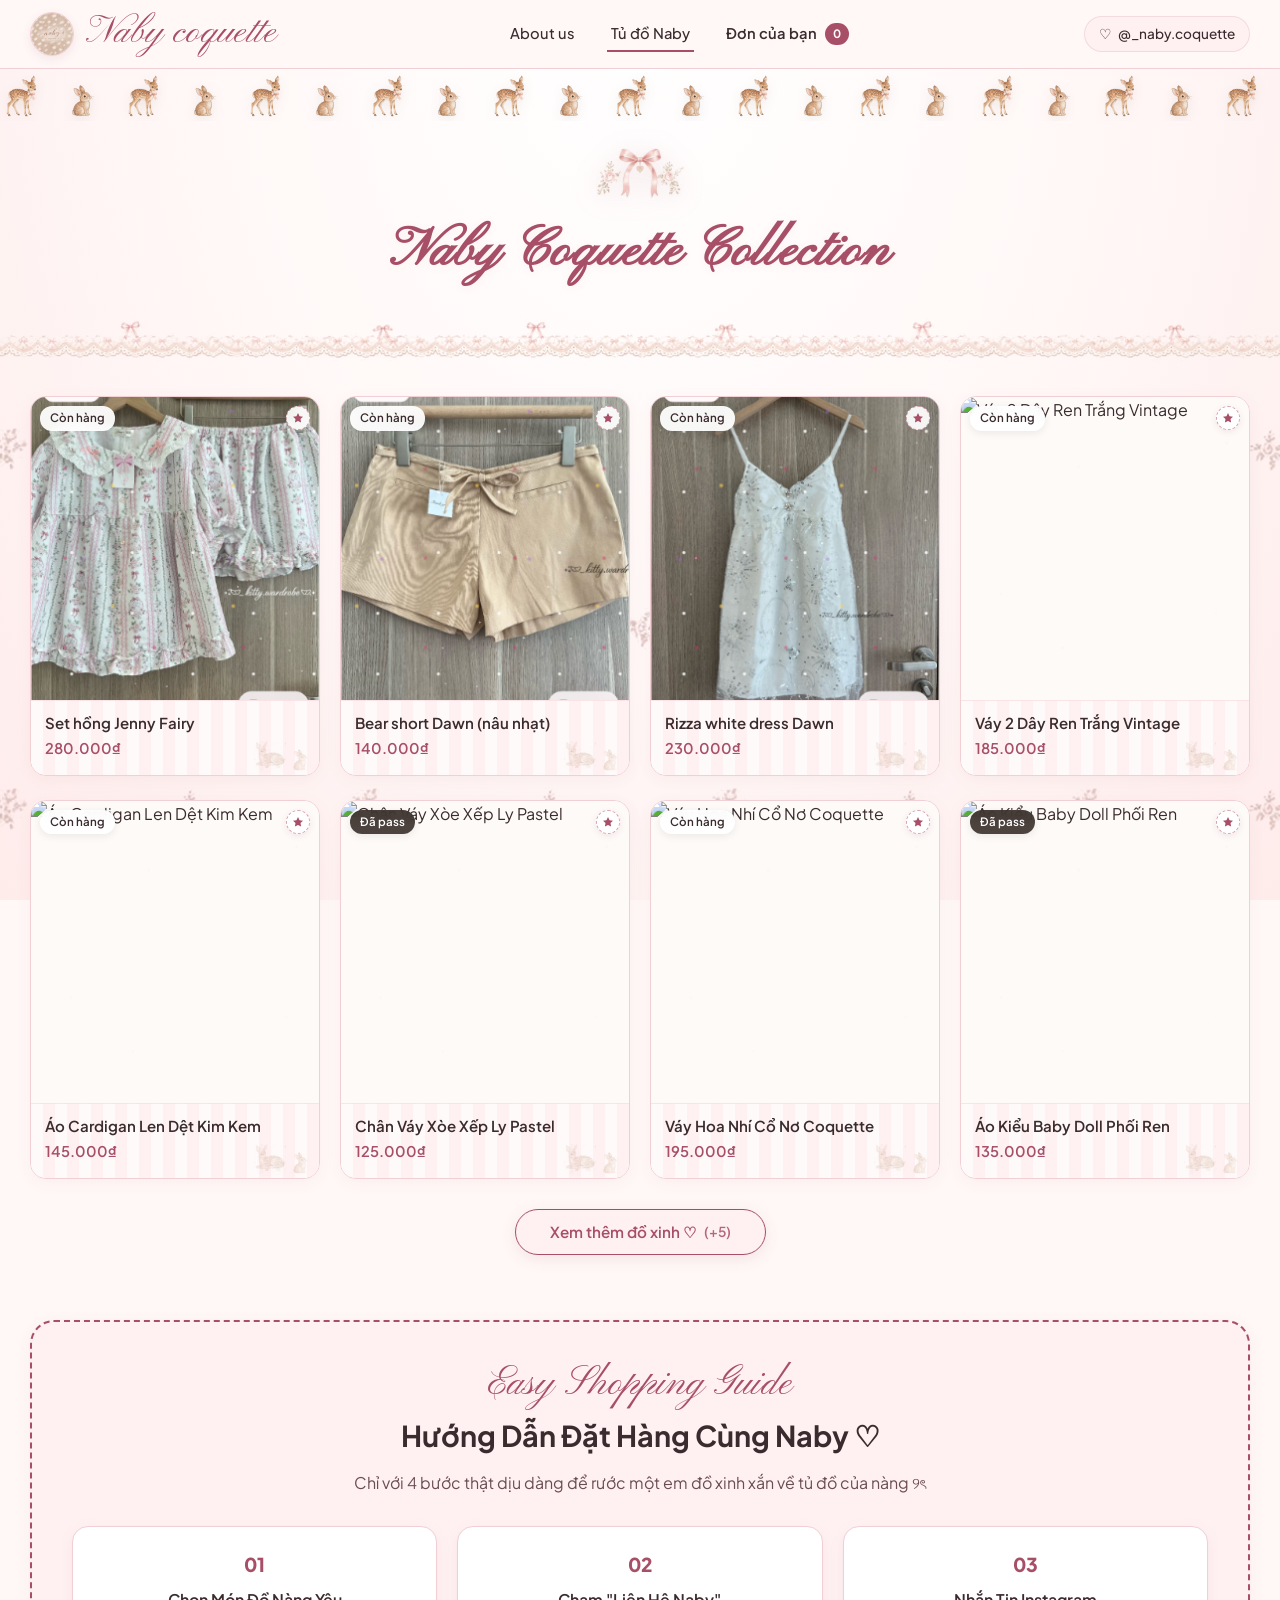
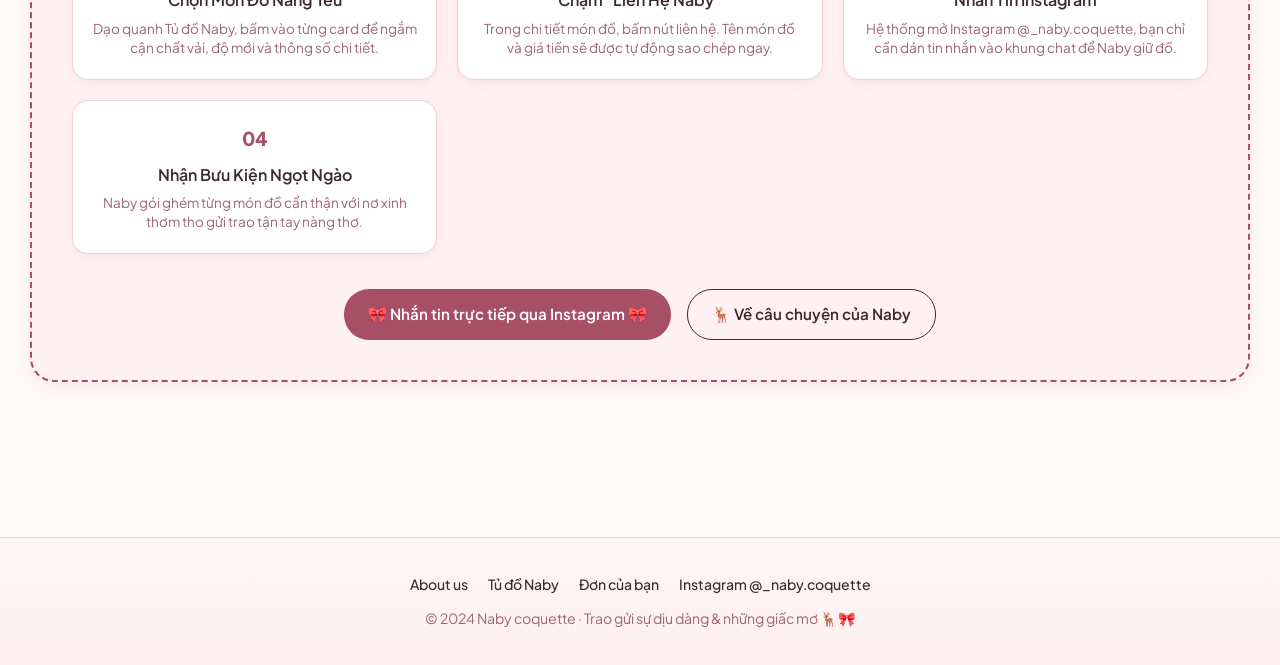
==== commit e5c4294b: "Dong bo layout card huong dan giong about us, chuyen logo ve about us, favicon nai HD, lifted shadow" ====
--- a/naby-coquette/index.html
+++ b/naby-coquette/index.html
@@ -4,7 +4,10 @@
   <meta charset="UTF-8">
   <meta name="viewport" content="width=device-width, initial-scale=1.0">
   <title>Naby coquette ♡ Tủ Đồ Tiểu Thư</title>
-  <link rel="icon" type="image/jpeg" href="assets/logo.jpg">
+  <link rel="icon" type="image/x-icon" href="assets/favicon.ico">
+  <link rel="icon" type="image/png" sizes="32x32" href="assets/favicon-32x32.png">
+  <link rel="icon" type="image/png" sizes="16x16" href="assets/favicon-16x16.png">
+  <link rel="apple-touch-icon" sizes="180x180" href="assets/apple-touch-icon.png">
   
   <!-- Font chữ Pinyon Script lãng mạn & Plus Jakarta Sans thanh lịch chuẩn nét -->
   <link rel="preconnect" href="https://fonts.googleapis.com">
@@ -19,7 +22,7 @@
   <header class="top-navbar">
     <div class="navbar-container">
       <!-- Logo bên trái -->
-      <a href="index.html" class="brand-logo">
+      <a href="about.html" class="brand-logo">
         <img src="assets/logo.jpg" alt="Naby coquette" class="brand-logo-img">
         <span class="brand-name">Naby coquette</span>
       </a>
@@ -422,60 +425,52 @@
         </div>
       </section>
 
-      <!-- HƯỚNG DẪN ĐẶT HÀNG (DẠNG CARD BÌNH THƯỜNG KHÔNG CAROUSEL) -->
+      <!-- HƯỚNG DẪN ĐẶT HÀNG (ĐỒNG BỘ LAYOUT & MÀU SẮC CARD VỚI TRANG ABOUT US) -->
       <section class="order-guide-section" id="orderGuideSection">
-        <div class="order-guide-header">
-          <span class="guide-subtitle-script">Easy Shopping Guide</span>
-          <h2 class="guide-main-title">Hướng Dẫn Đặt Hàng Cùng Naby ♡</h2>
-          <p class="guide-intro-desc">
+        <div class="consign-box order-guide-box">
+          <span class="about-script">Easy Shopping Guide</span>
+          <h3>Hướng Dẫn Đặt Hàng Cùng Naby ♡</h3>
+          <p class="consign-desc">
             Chỉ với 4 bước thật dịu dàng để rước một em đồ xinh xắn về tủ đồ của nàng ୨ৎ
           </p>
-        </div>
-
-        <!-- Lưới 4 Card Hướng Dẫn bình thường -->
-        <div class="guide-cards-grid" id="guideCardsGrid">
-          <!-- Bước 1 -->
-          <div class="guide-card">
-            <div class="guide-card-badge">Bước 01</div>
-            <div class="guide-card-icon">🎀</div>
-            <h3 class="guide-card-title">Chọn Món Đồ Nàng Yêu</h3>
-            <p class="guide-card-desc">
-              Dạo quanh Tủ đồ Naby, bấm vào từng card để ngắm cận chất vải, độ mới (Newtag / Like new) và thông số số đo chi tiết.
-            </p>
-            <div class="guide-card-tip">✧ Có công cụ Zoom ảnh to rõ</div>
+
+          <div class="consign-steps order-guide-steps">
+            <!-- Bước 1 -->
+            <div class="consign-step-item">
+              <span class="step-num">01</span>
+              <h5>Chọn Món Đồ Nàng Yêu</h5>
+              <p>Dạo quanh Tủ đồ Naby, bấm vào từng card để ngắm cận chất vải, độ mới và thông số chi tiết.</p>
+            </div>
+
+            <!-- Bước 2 -->
+            <div class="consign-step-item">
+              <span class="step-num">02</span>
+              <h5>Chạm "Liên Hệ Naby"</h5>
+              <p>Trong chi tiết món đồ, bấm nút liên hệ. Tên món đồ và giá tiền sẽ được tự động sao chép ngay.</p>
+            </div>
+
+            <!-- Bước 3 -->
+            <div class="consign-step-item">
+              <span class="step-num">03</span>
+              <h5>Nhắn Tin Instagram</h5>
+              <p>Hệ thống mở Instagram @_naby.coquette, bạn chỉ cần dán tin nhắn vào khung chat để Naby giữ đồ.</p>
+            </div>
+
+            <!-- Bước 4 -->
+            <div class="consign-step-item">
+              <span class="step-num">04</span>
+              <h5>Nhận Bưu Kiện Ngọt Ngào</h5>
+              <p>Naby gói ghém từng món đồ cẩn thận với nơ xinh thơm tho gửi trao tận tay nàng thơ.</p>
+            </div>
           </div>
 
-          <!-- Bước 2 -->
-          <div class="guide-card">
-            <div class="guide-card-badge">Bước 02</div>
-            <div class="guide-card-icon">💌</div>
-            <h3 class="guide-card-title">Chạm "Liên Hệ Naby"</h3>
-            <p class="guide-card-desc">
-              Trong bảng chi tiết món đồ, bấm nút <strong>Liên hệ Naby</strong>. Tên món đồ và giá tiền sẽ được tự động sao chép ngay lập tức.
-            </p>
-            <div class="guide-card-tip">✧ Tự động sao chép mã đồ</div>
-          </div>
-
-          <!-- Bước 3 -->
-          <div class="guide-card">
-            <div class="guide-card-badge">Bước 03</div>
-            <div class="guide-card-icon">💬</div>
-            <h3 class="guide-card-title">Nhắn Tin Qua Instagram</h3>
-            <p class="guide-card-desc">
-              Cửa sổ Instagram <strong>@_naby.coquette</strong> tự động mở ra. Nàng chỉ cần dán tin nhắn vào khung chat để Naby tư vấn giữ đồ.
-            </p>
-            <div class="guide-card-tip">✧ Naby phản hồi nhanh chóng</div>
-          </div>
-
-          <!-- Bước 4 -->
-          <div class="guide-card">
-            <div class="guide-card-badge">Bước 04</div>
-            <div class="guide-card-icon">📦</div>
-            <h3 class="guide-card-title">Nhận Bưu Kiện Ngọt Ngào</h3>
-            <p class="guide-card-desc">
-              Naby gói ghém từng món đồ cẩn thận với nơ xinh và hương thơm dễ chịu, gửi gắm trọn vẹn yêu thương tới tận tay nàng thơ.
-            </p>
-            <div class="guide-card-tip">✧ Gói quà nơ xinh thơm tho</div>
+          <div class="consign-cta">
+            <a href="https://instagram.com/_naby.coquette" target="_blank" class="btn-primary-coquette">
+              🎀 Nhắn tin trực tiếp qua Instagram 🎀
+            </a>
+            <a href="about.html" class="btn-secondary-coquette">
+              🦌 Về câu chuyện của Naby
+            </a>
           </div>
         </div>
       </section>
--- a/naby-coquette/css/style.css
+++ b/naby-coquette/css/style.css
@@ -601,157 +601,35 @@
 }
 
 /* ====================================================
-   CAROUSEL CARD HƯỚNG DẪN ĐẶT HÀNG (COQUETTE AESTHETIC)
+   HƯỚNG DẪN ĐẶT HÀNG (ĐỒNG BỘ LAYOUT & MÀU SẮC TRANG ABOUT US)
 ==================================================== */
 .order-guide-section {
-  background: #FFFFFF; /* Opacity 100%, thuần đặc không trong suốt */
-  border: 1px solid var(--border-card);
-  border-radius: 24px;
-  padding: 44px 36px 40px;
-  margin: 25px 0 75px;
-  box-shadow: 0 8px 24px rgba(168, 79, 104, 0.08);
+  margin: 30px 0 75px;
   position: relative;
 }
 
-.order-guide-header {
-  text-align: center;
-  margin-bottom: 32px;
-}
-.guide-subtitle-script {
-  font-family: var(--font-script);
-  font-size: 2.2rem;
-  color: var(--dusty-rose);
-  display: block;
-  line-height: 1.1;
-  margin-bottom: 4px;
-}
-.guide-main-title {
-  font-family: var(--font-sans);
-  font-size: 1.95rem;
-  font-weight: 700;
-  color: var(--fawn-dark);
-  letter-spacing: -0.015em;
-  margin-bottom: 8px;
-}
-.guide-intro-desc {
-  font-family: var(--font-sans);
-  font-size: 0.95rem;
-  color: var(--text-muted);
-  max-width: 600px;
-  margin: 0 auto;
-  line-height: 1.6;
-}
-
-/* Lưới Card Hướng Dẫn Đặt Hàng (Dạng Card Bình Thường, Không Carousel) */
-.guide-cards-grid {
+.order-guide-box {
+  /* consign-box styles apply here */
+}
+
+.order-guide-steps {
   display: grid;
   grid-template-columns: repeat(4, 1fr);
   gap: 20px;
-  width: 100%;
-}
-
-/* Thẻ Card Hướng Dẫn - Đồng bộ 100% màu pastel hồng, font & size chuẩn standard-card trang About us */
-.guide-card {
-  background: #FFF1F2; /* Màu pastel chuẩn 100% opacity giống standard-card trang About us */
-  border: 1px solid var(--border-card);
-  border-radius: 18px;
-  padding: 24px 20px 22px;
-  display: flex;
-  flex-direction: column;
-  align-items: center;
-  text-align: center;
-  box-shadow: 0 6px 20px rgba(168, 79, 104, 0.07);
-  transition: transform 0.3s ease, box-shadow 0.3s ease, border-color 0.3s ease;
-  position: relative;
-}
-.guide-card:hover {
-  transform: translateY(-4px);
-  box-shadow: 0 10px 24px rgba(168, 79, 104, 0.14);
-  border-color: #E5B4BE;
-}
-
-.guide-card-badge {
-  font-family: var(--font-sans);
-  font-size: 0.74rem;
-  font-weight: 700;
-  color: var(--dusty-rose);
-  background: #ffffff;
-  border: 1px solid #F8CCD5;
-  padding: 4px 12px;
-  border-radius: 12px;
-  margin-bottom: 14px;
-  letter-spacing: 0.04em;
-  text-transform: uppercase;
-}
-
-.guide-card-icon {
-  font-size: 2rem;
-  margin-bottom: 12px;
-  width: 56px;
-  height: 56px;
-  border-radius: 50%;
-  background: #ffffff;
-  display: flex;
-  align-items: center;
-  justify-content: center;
-  box-shadow: 0 3px 10px rgba(168, 79, 104, 0.08);
-  transition: transform 0.3s ease;
-}
-.guide-card:hover .guide-card-icon {
-  transform: scale(1.1) rotate(4deg);
-}
-
-.guide-card-title {
-  font-family: var(--font-sans);
-  font-size: 1.1rem;
-  font-weight: 700;
-  color: var(--fawn-dark);
-  margin-bottom: 8px;
-  letter-spacing: -0.01em;
-}
-
-.guide-card-desc {
-  font-family: var(--font-sans);
-  font-size: 0.88rem;
-  color: var(--text-muted);
-  line-height: 1.55;
-  margin-bottom: 14px;
-  flex-grow: 1;
-}
-
-.guide-card-tip {
-  font-family: var(--font-sans);
-  font-size: 0.78rem;
-  font-weight: 600;
-  color: var(--dusty-rose);
-  background: #ffffff;
-  border: 1px solid #F8CCD5;
-  padding: 5px 12px;
-  border-radius: 10px;
-  width: 100%;
+  margin-bottom: 35px;
 }
 
 @media (max-width: 992px) {
-  .guide-cards-grid {
+  .order-guide-steps {
     grid-template-columns: repeat(2, 1fr);
     gap: 18px;
   }
 }
 
 @media (max-width: 600px) {
-  .order-guide-section {
-    padding: 36px 18px 30px;
-    border-radius: 20px;
-  }
-  .guide-main-title {
-    font-size: 1.55rem;
-  }
-  .guide-cards-grid {
+  .order-guide-steps {
     grid-template-columns: 1fr;
     gap: 14px;
-  }
-  .guide-card {
-    padding: 22px 16px 18px;
   }
 }
 
@@ -1074,7 +952,12 @@
   display: flex;
   align-items: center;
   gap: 40px;
-  box-shadow: 0 8px 24px rgba(168, 79, 104, 0.08);
+  box-shadow: 0 4px 16px rgba(168, 79, 104, 0.07), 0 1px 3px rgba(58, 46, 41, 0.03);
+  transition: transform 0.28s ease, box-shadow 0.28s ease;
+}
+.about-card-box:hover {
+  transform: translateY(-3px);
+  box-shadow: 0 10px 24px rgba(168, 79, 104, 0.12);
 }
 .about-image-frame {
   flex: 0 0 320px;
@@ -1505,7 +1388,12 @@
   display: flex;
   align-items: center;
   gap: 40px;
-  box-shadow: 0 8px 24px rgba(168, 79, 104, 0.08);
+  box-shadow: 0 4px 16px rgba(168, 79, 104, 0.07), 0 1px 3px rgba(58, 46, 41, 0.03);
+  transition: transform 0.28s ease, box-shadow 0.28s ease;
+}
+.mascot-box:hover {
+  transform: translateY(-3px);
+  box-shadow: 0 10px 24px rgba(168, 79, 104, 0.12);
 }
 
 .mascot-visual {
@@ -1574,12 +1462,12 @@
   border-radius: 18px;
   padding: 24px 20px;
   text-align: center;
-  transition: transform 0.3s ease, box-shadow 0.3s ease;
-  box-shadow: 0 6px 20px rgba(168, 79, 104, 0.07);
+  transition: transform 0.28s ease, box-shadow 0.28s ease, border-color 0.28s ease;
+  box-shadow: 0 4px 16px rgba(168, 79, 104, 0.07), 0 1px 3px rgba(58, 46, 41, 0.03);
 }
 .standard-card:hover {
   transform: translateY(-4px);
-  box-shadow: 0 10px 24px rgba(168, 79, 104, 0.14);
+  box-shadow: 0 12px 28px rgba(168, 79, 104, 0.13);
   border-color: #E5B4BE;
 }
 .standard-icon {
@@ -1611,7 +1499,11 @@
   border-radius: 24px;
   padding: 40px;
   text-align: center;
-  box-shadow: 0 8px 24px rgba(168, 79, 104, 0.08);
+  box-shadow: 0 4px 16px rgba(168, 79, 104, 0.07), 0 1px 3px rgba(58, 46, 41, 0.03);
+  transition: transform 0.28s ease, box-shadow 0.28s ease;
+}
+.consign-box:hover {
+  box-shadow: 0 10px 24px rgba(168, 79, 104, 0.12);
 }
 .consign-box h3 {
   font-family: var(--font-sans);
@@ -1636,11 +1528,17 @@
 .consign-step-item {
   background: #ffffff;
   border-radius: 16px;
-  padding: 20px;
+  padding: 22px 18px;
   text-align: center;
   border: 1px solid var(--border-card);
-  box-shadow: 0 4px 12px rgba(168, 79, 104, 0.05);
+  box-shadow: 0 4px 16px rgba(168, 79, 104, 0.07), 0 1px 3px rgba(58, 46, 41, 0.03);
   backdrop-filter: blur(4px);
+  transition: transform 0.28s ease, box-shadow 0.28s ease, border-color 0.28s ease;
+}
+.consign-step-item:hover {
+  transform: translateY(-4px);
+  box-shadow: 0 12px 28px rgba(168, 79, 104, 0.13);
+  border-color: #E5B4BE;
 }
 .step-num {
   display: inline-block;
@@ -1720,7 +1618,12 @@
   border: 1px solid var(--border-card);
   border-radius: 20px;
   padding: 24px;
-  box-shadow: 0 8px 24px rgba(168, 79, 104, 0.08);
+  box-shadow: 0 4px 16px rgba(168, 79, 104, 0.07), 0 1px 3px rgba(58, 46, 41, 0.03);
+  transition: transform 0.28s ease, box-shadow 0.28s ease;
+}
+.orders-card-box:hover {
+  transform: translateY(-3px);
+  box-shadow: 0 10px 24px rgba(168, 79, 104, 0.12);
 }
 .orders-card-header {
   display: flex;
@@ -1820,7 +1723,12 @@
   padding: 28px 24px;
   position: sticky;
   top: 90px;
-  box-shadow: 0 8px 24px rgba(166, 88, 104, 0.05);
+  box-shadow: 0 4px 16px rgba(168, 79, 104, 0.07), 0 1px 3px rgba(58, 46, 41, 0.03);
+  transition: transform 0.28s ease, box-shadow 0.28s ease;
+}
+.orders-summary-box:hover {
+  transform: translateY(-3px);
+  box-shadow: 0 10px 24px rgba(168, 79, 104, 0.12);
 }
 .orders-summary-box h3 {
   font-family: var(--font-sans);
@@ -1932,9 +1840,14 @@
   border: 1px solid var(--border-light);
   border-radius: 24px;
   padding: 40px;
-  box-shadow: 0 8px 24px rgba(166, 88, 104, 0.05);
+  box-shadow: 0 4px 16px rgba(168, 79, 104, 0.07), 0 1px 3px rgba(58, 46, 41, 0.03);
   max-width: 520px;
   margin: 0 auto;
+  transition: transform 0.28s ease, box-shadow 0.28s ease;
+}
+.empty-state-box:hover {
+  transform: translateY(-3px);
+  box-shadow: 0 10px 24px rgba(168, 79, 104, 0.12);
 }
 .empty-mascot-wrap {
   display: flex;
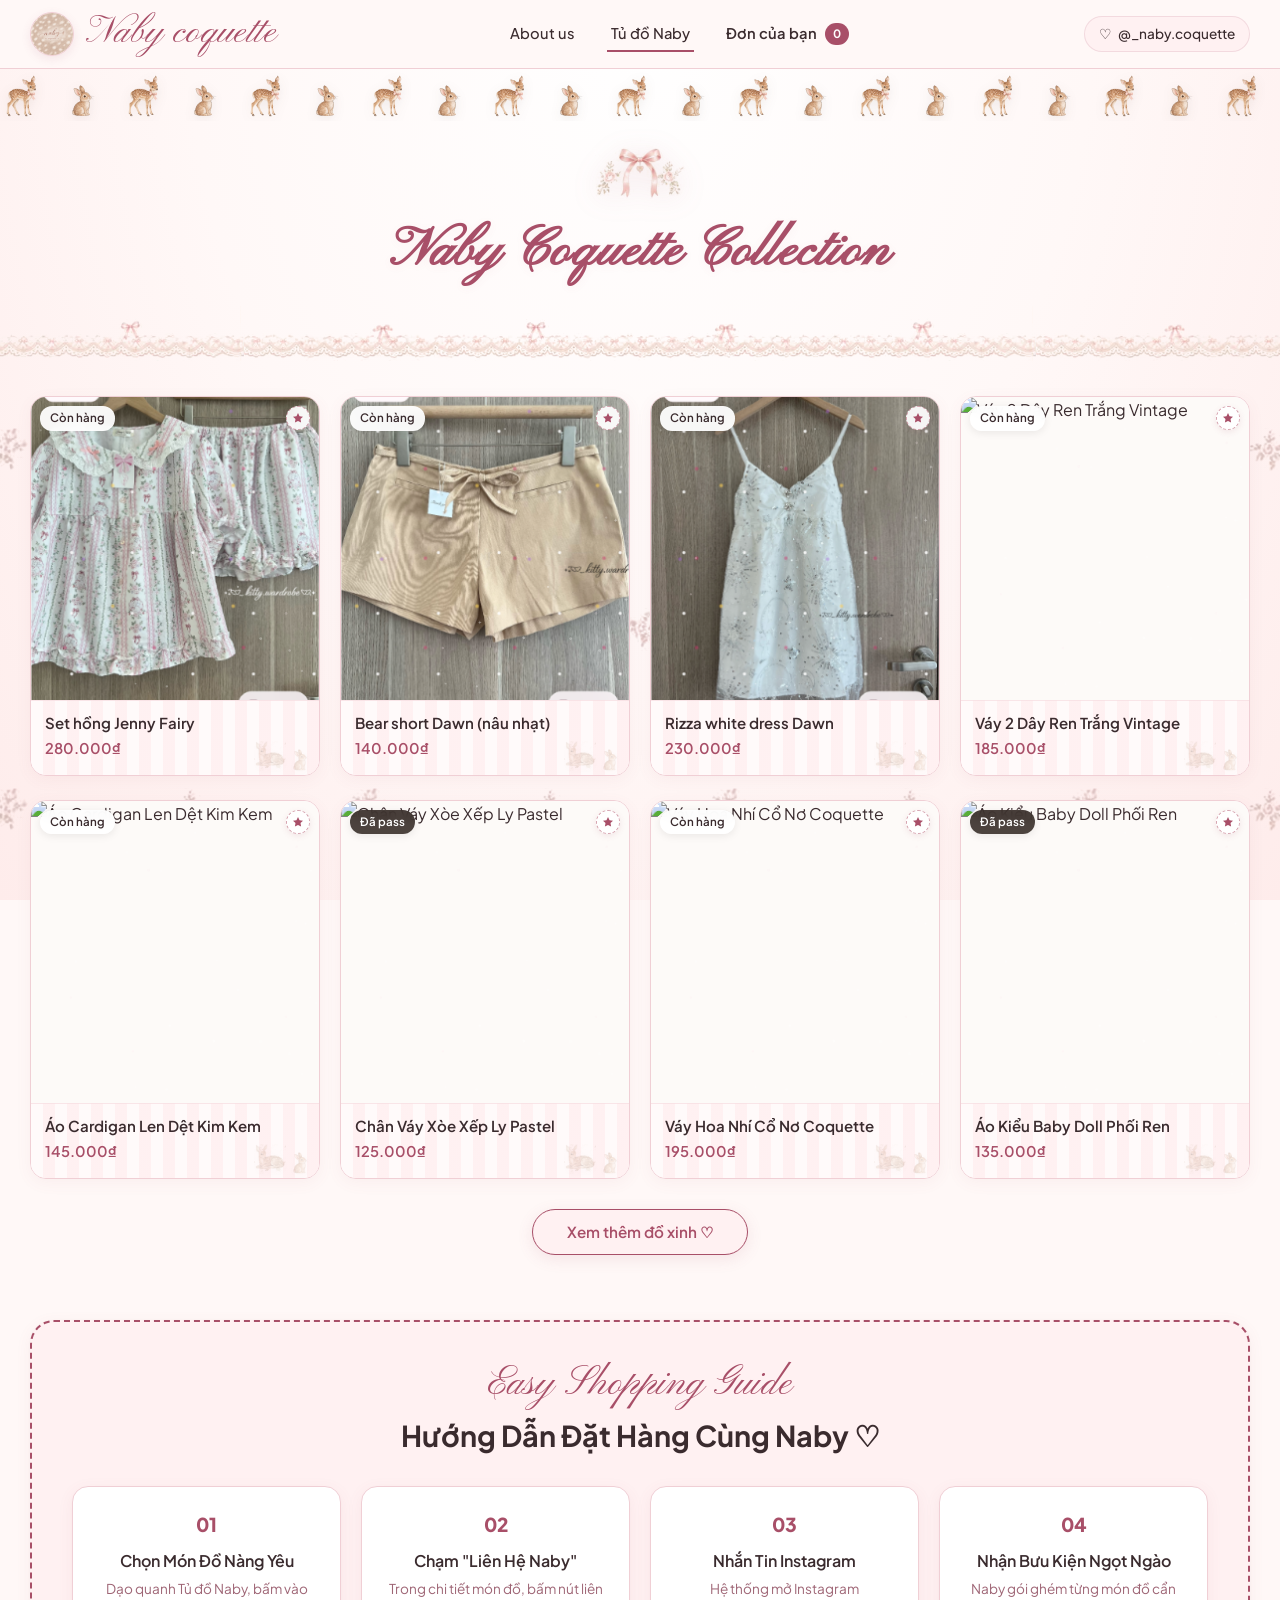
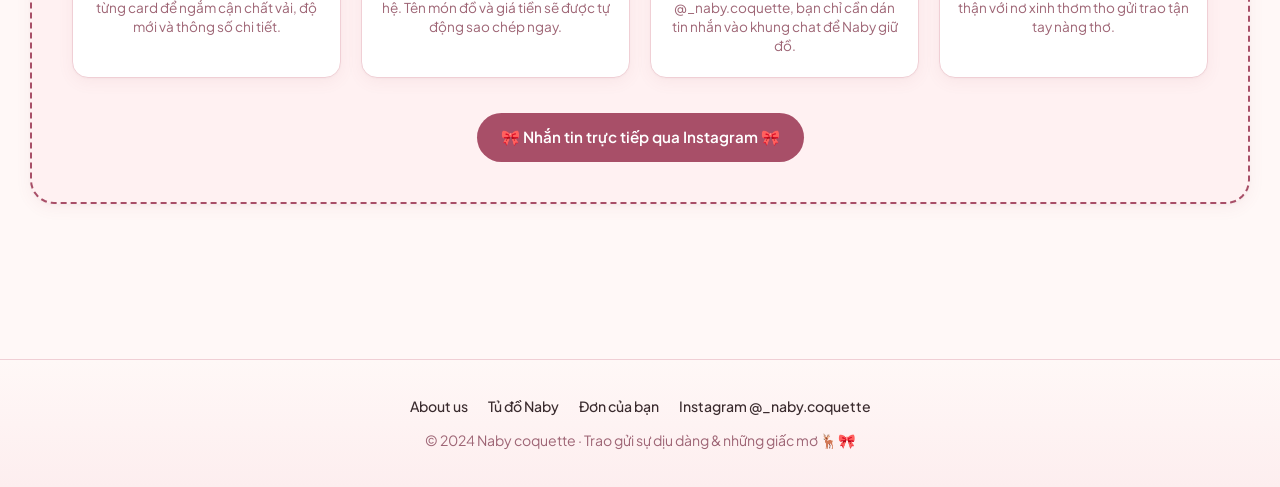
==== commit ea500d5c: "Dat 4 khoi huong dan nam canh nhau tren 1 hang, xoa nut ve cau chuyen, xoa intro 4 buoc, xoa so luon" ====
--- a/naby-coquette/index.html
+++ b/naby-coquette/index.html
@@ -420,21 +420,17 @@
         <div class="load-more-container" id="loadMoreContainer">
           <button class="btn-load-more" id="btnLoadMore" type="button">
             <span>Xem thêm đồ xinh ♡</span>
-            <span class="load-more-count" id="loadMoreCount">(+6)</span>
           </button>
         </div>
       </section>
 
-      <!-- HƯỚNG DẪN ĐẶT HÀNG (ĐỒNG BỘ LAYOUT & MÀU SẮC CARD VỚI TRANG ABOUT US) -->
+      <!-- HƯỚNG DẪN ĐẶT HÀNG (4 KHỐI NẰM CẠNH NHAU TRÊN 1 HÀNG) -->
       <section class="order-guide-section" id="orderGuideSection">
         <div class="consign-box order-guide-box">
           <span class="about-script">Easy Shopping Guide</span>
           <h3>Hướng Dẫn Đặt Hàng Cùng Naby ♡</h3>
-          <p class="consign-desc">
-            Chỉ với 4 bước thật dịu dàng để rước một em đồ xinh xắn về tủ đồ của nàng ୨ৎ
-          </p>
-
-          <div class="consign-steps order-guide-steps">
+
+          <div class="order-guide-steps">
             <!-- Bước 1 -->
             <div class="consign-step-item">
               <span class="step-num">01</span>
@@ -467,9 +463,6 @@
           <div class="consign-cta">
             <a href="https://instagram.com/_naby.coquette" target="_blank" class="btn-primary-coquette">
               🎀 Nhắn tin trực tiếp qua Instagram 🎀
-            </a>
-            <a href="about.html" class="btn-secondary-coquette">
-              🦌 Về câu chuyện của Naby
             </a>
           </div>
         </div>
--- a/naby-coquette/css/style.css
+++ b/naby-coquette/css/style.css
@@ -616,6 +616,7 @@
   display: grid;
   grid-template-columns: repeat(4, 1fr);
   gap: 20px;
+  margin-top: 28px;
   margin-bottom: 35px;
 }
 
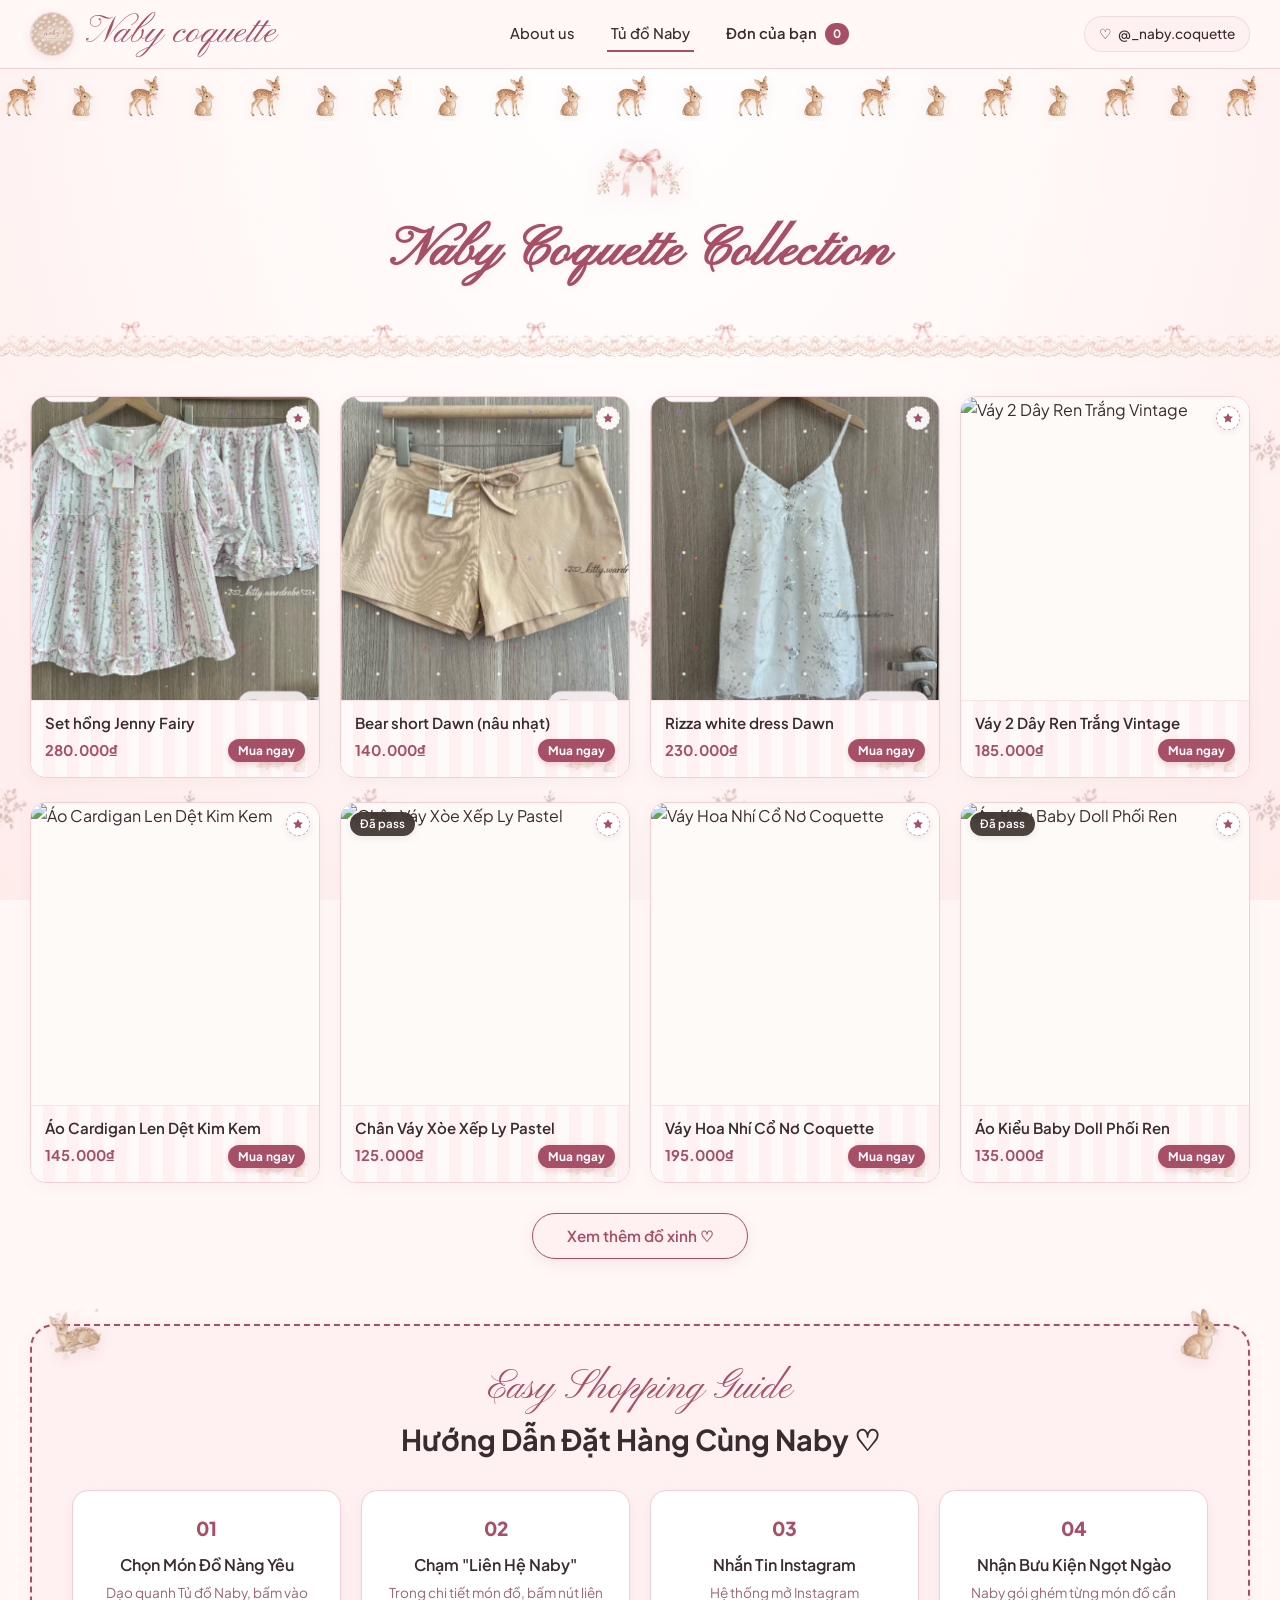
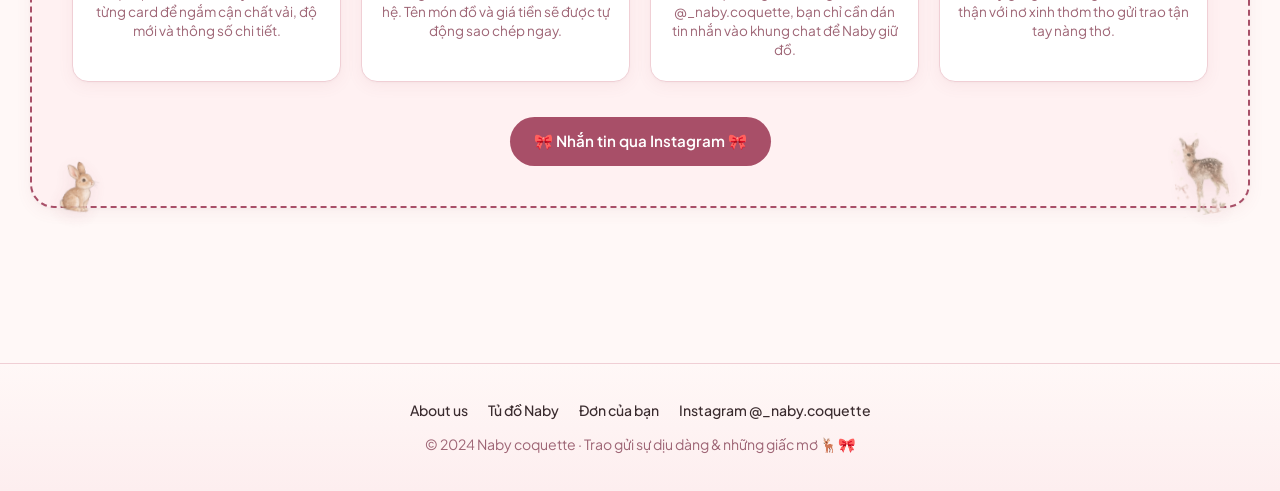
==== commit 63768789: "Them hoa tiet nai tho random cho khung Join Our Wardrobe va Easy Shopping Guide, doi CTA thanh Nhan " ====
--- a/naby-coquette/index.html
+++ b/naby-coquette/index.html
@@ -427,6 +427,20 @@
       <!-- HƯỚNG DẪN ĐẶT HÀNG (4 KHỐI NẰM CẠNH NHAU TRÊN 1 HÀNG) -->
       <section class="order-guide-section" id="orderGuideSection">
         <div class="consign-box order-guide-box">
+          <!-- Họa tiết nai thỏ ngẫu nhiên trang trí khung -->
+          <div class="box-mascot-deco deco-top-left" aria-hidden="true">
+            <img src="assets/elements/fawn_lying.png" alt="" class="deco-mascot-img">
+          </div>
+          <div class="box-mascot-deco deco-top-right" aria-hidden="true">
+            <img src="assets/elements/bunny_mascot.png" alt="" class="deco-mascot-img">
+          </div>
+          <div class="box-mascot-deco deco-bottom-left" aria-hidden="true">
+            <img src="assets/elements/bunny_mascot.png" alt="" class="deco-mascot-img">
+          </div>
+          <div class="box-mascot-deco deco-bottom-right" aria-hidden="true">
+            <img src="assets/elements/fawn_standing_right.png" alt="" class="deco-mascot-img">
+          </div>
+
           <span class="about-script">Easy Shopping Guide</span>
           <h3>Hướng Dẫn Đặt Hàng Cùng Naby ♡</h3>
 
@@ -462,7 +476,7 @@
 
           <div class="consign-cta">
             <a href="https://instagram.com/_naby.coquette" target="_blank" class="btn-primary-coquette">
-              🎀 Nhắn tin trực tiếp qua Instagram 🎀
+              🎀 Nhắn tin qua Instagram 🎀
             </a>
           </div>
         </div>
--- a/naby-coquette/css/style.css
+++ b/naby-coquette/css/style.css
@@ -524,13 +524,40 @@
   overflow: hidden;
   text-overflow: ellipsis;
 }
-.product-card-price {
-  font-family: var(--font-sans);
-  font-size: 0.92rem;
-  font-weight: 600;
-  color: var(--dusty-rose);
+.product-card-action-row {
+  display: flex;
+  align-items: center;
+  justify-content: space-between;
+  gap: 6px;
   position: relative;
   z-index: 2;
+  margin-top: 2px;
+}
+.product-card-price {
+  font-family: var(--font-sans);
+  font-size: 0.92rem;
+  font-weight: 700;
+  color: var(--dusty-rose);
+}
+.btn-card-buy-now {
+  background: var(--dusty-rose);
+  color: #ffffff;
+  border: none;
+  border-radius: 14px;
+  padding: 4px 10px;
+  font-size: 0.74rem;
+  font-weight: 700;
+  font-family: var(--font-sans);
+  cursor: pointer;
+  transition: all 0.22s ease;
+  box-shadow: 0 2px 6px rgba(168, 79, 104, 0.25);
+  white-space: nowrap;
+  letter-spacing: 0.01em;
+}
+.btn-card-buy-now:hover {
+  background: #8e4554;
+  transform: translateY(-1.5px) scale(1.04);
+  box-shadow: 0 4px 10px rgba(168, 79, 104, 0.35);
 }
 
 /* Chèn ảnh nai và thỏ size nhỏ và giảm opacity xuống theo đúng yêu cầu */
@@ -1502,9 +1529,71 @@
   text-align: center;
   box-shadow: 0 4px 16px rgba(168, 79, 104, 0.07), 0 1px 3px rgba(58, 46, 41, 0.03);
   transition: transform 0.28s ease, box-shadow 0.28s ease;
+  position: relative;
+  overflow: visible;
 }
 .consign-box:hover {
   box-shadow: 0 10px 24px rgba(168, 79, 104, 0.12);
+}
+
+/* Họa tiết nai thỏ trang trí ngẫu nhiên khung */
+.box-mascot-deco {
+  position: absolute;
+  pointer-events: none;
+  z-index: 1;
+  opacity: 0.85;
+  transition: transform 0.3s ease, opacity 0.3s ease;
+}
+.box-mascot-deco .deco-mascot-img {
+  width: 52px;
+  height: auto;
+  filter: drop-shadow(0 4px 8px rgba(168, 79, 104, 0.15));
+  object-fit: contain;
+}
+.consign-box:hover .box-mascot-deco {
+  opacity: 1;
+}
+.deco-top-left {
+  top: -16px;
+  left: 18px;
+  transform: rotate(-10deg);
+}
+.deco-top-right {
+  top: -18px;
+  right: 22px;
+  transform: rotate(12deg);
+}
+.deco-bottom-left {
+  bottom: -14px;
+  left: 20px;
+  transform: rotate(8deg);
+}
+.deco-bottom-right {
+  bottom: -16px;
+  right: 22px;
+  transform: rotate(-10deg);
+}
+.deco-mid-left {
+  top: 48%;
+  left: -14px;
+  transform: translateY(-50%) rotate(-12deg);
+}
+.deco-mid-right {
+  top: 50%;
+  right: -14px;
+  transform: translateY(-50%) rotate(12deg);
+}
+
+@media (max-width: 768px) {
+  .box-mascot-deco .deco-mascot-img {
+    width: 36px;
+  }
+  .deco-top-left { top: -10px; left: 6px; }
+  .deco-top-right { top: -12px; right: 8px; }
+  .deco-bottom-left { bottom: -8px; left: 6px; }
+  .deco-bottom-right { bottom: -10px; right: 8px; }
+  .deco-mid-left { left: -6px; }
+  .deco-mid-right { right: -6px; }
 }
 .consign-box h3 {
   font-family: var(--font-sans);
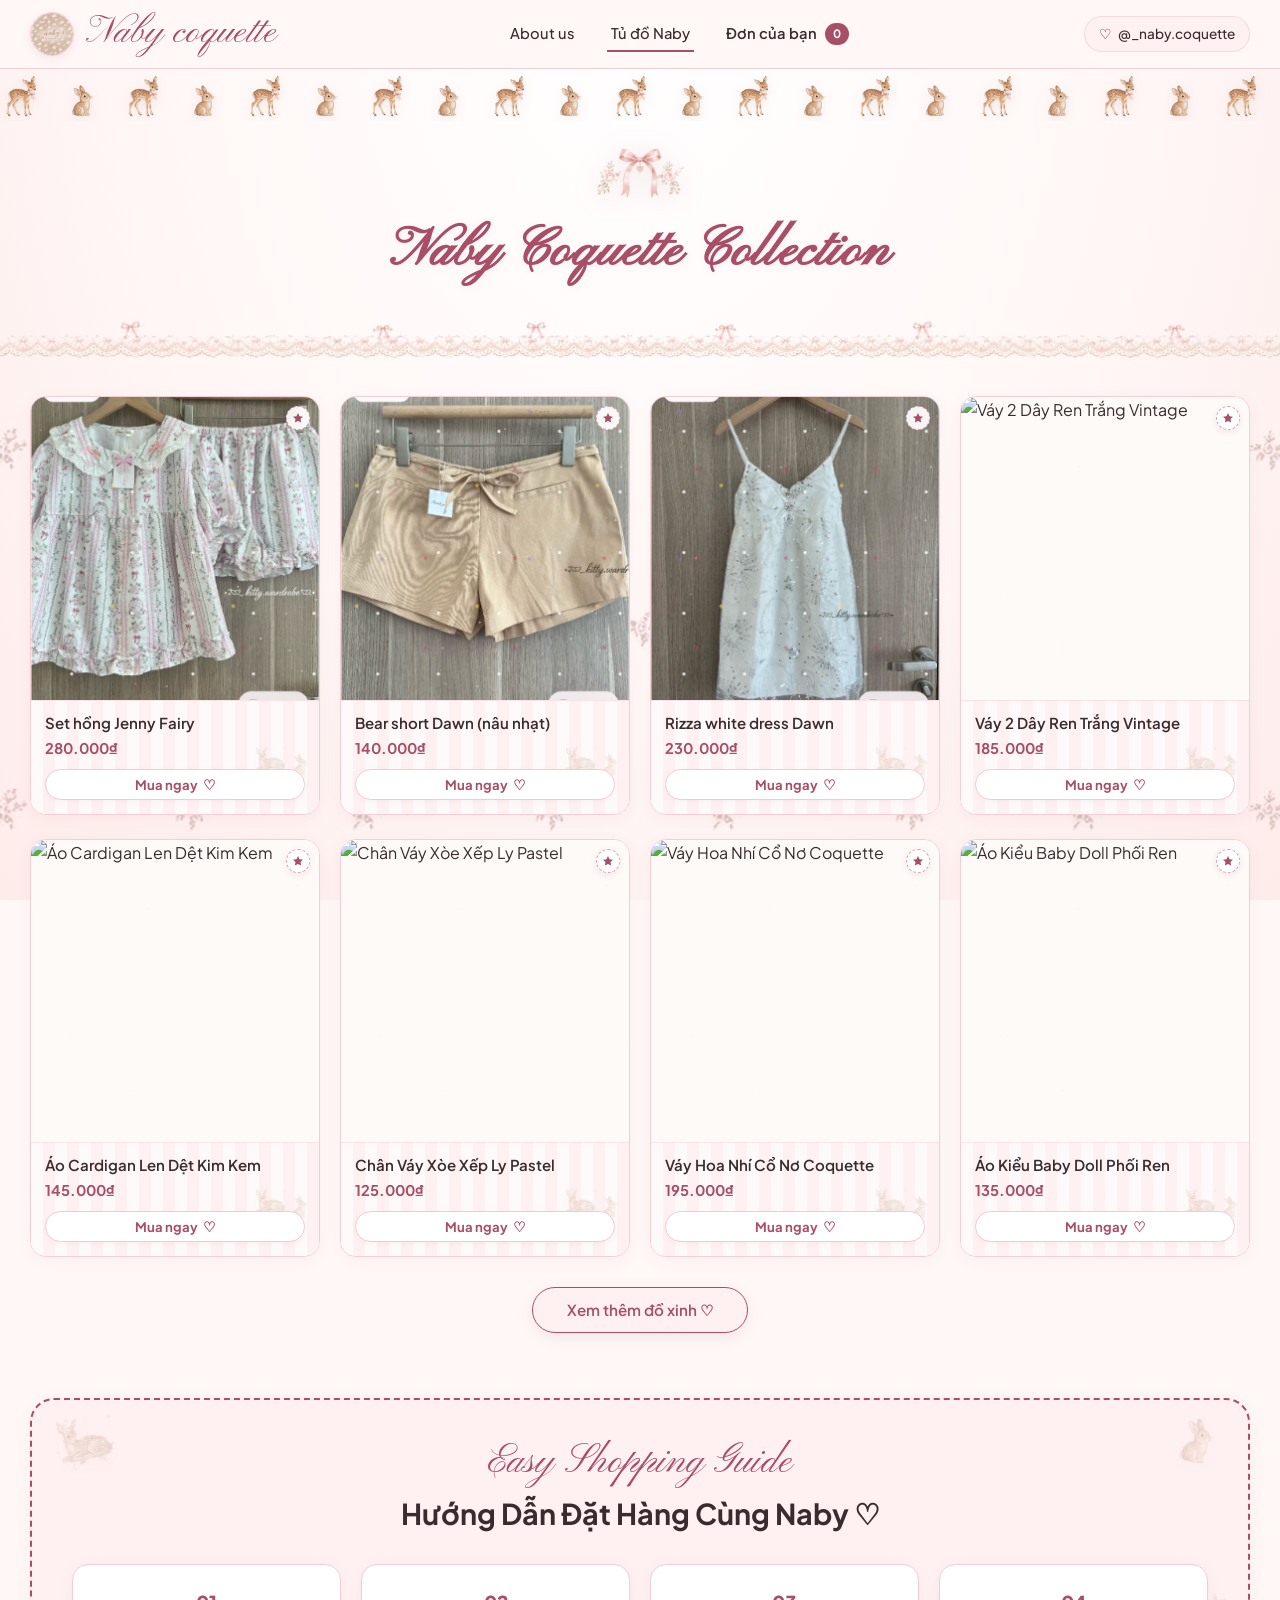
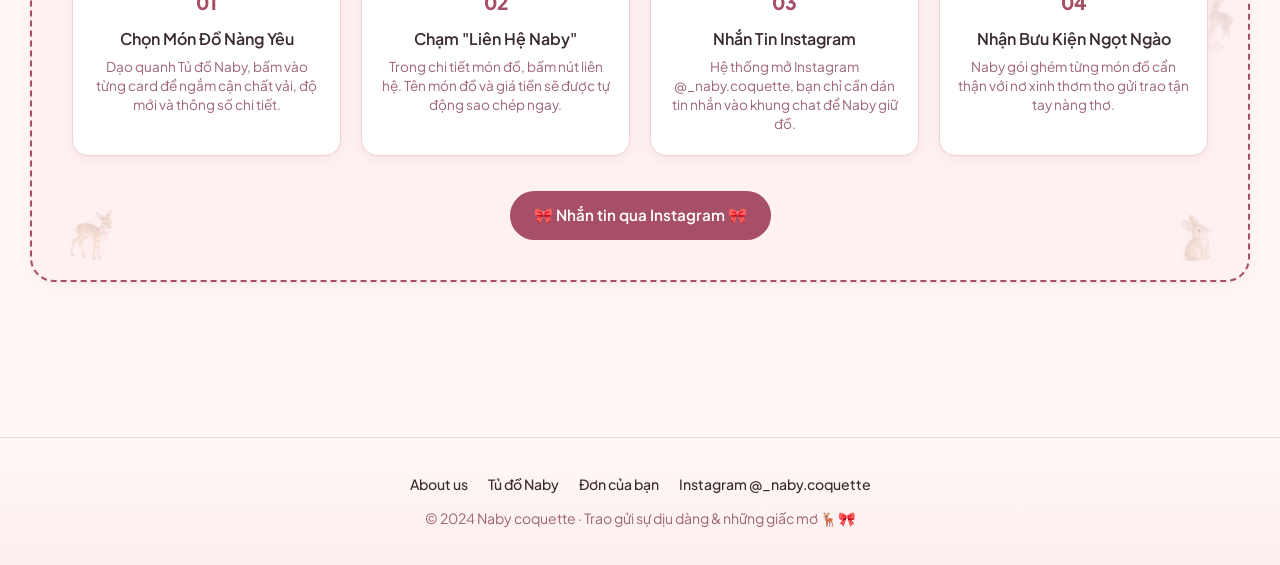
==== commit b9c4d8fd: "Them hoa tiet nai tho random trong khung guide va join wardrobe, them nut Mua ngay tren moi card san" ====
--- a/naby-coquette/index.html
+++ b/naby-coquette/index.html
@@ -427,19 +427,12 @@
       <!-- HƯỚNG DẪN ĐẶT HÀNG (4 KHỐI NẰM CẠNH NHAU TRÊN 1 HÀNG) -->
       <section class="order-guide-section" id="orderGuideSection">
         <div class="consign-box order-guide-box">
-          <!-- Họa tiết nai thỏ ngẫu nhiên trang trí khung -->
-          <div class="box-mascot-deco deco-top-left" aria-hidden="true">
-            <img src="assets/elements/fawn_lying.png" alt="" class="deco-mascot-img">
-          </div>
-          <div class="box-mascot-deco deco-top-right" aria-hidden="true">
-            <img src="assets/elements/bunny_mascot.png" alt="" class="deco-mascot-img">
-          </div>
-          <div class="box-mascot-deco deco-bottom-left" aria-hidden="true">
-            <img src="assets/elements/bunny_mascot.png" alt="" class="deco-mascot-img">
-          </div>
-          <div class="box-mascot-deco deco-bottom-right" aria-hidden="true">
-            <img src="assets/elements/fawn_standing_right.png" alt="" class="deco-mascot-img">
-          </div>
+          <!-- Họa tiết linh vật nai & thỏ phân bổ ngẫu nhiên duyên dáng trong khung -->
+          <img src="assets/elements/fawn_lying.png" alt="" class="consign-deco-mascot deco-mascot-top-left" aria-hidden="true">
+          <img src="assets/elements/bunny_mascot.png" alt="" class="consign-deco-mascot deco-mascot-top-right" aria-hidden="true">
+          <img src="assets/elements/fawn_mascot_hd.png" alt="" class="consign-deco-mascot deco-mascot-bottom-left" aria-hidden="true">
+          <img src="assets/elements/bunny_mascot.png" alt="" class="consign-deco-mascot deco-mascot-bottom-right" aria-hidden="true">
+          <img src="assets/elements/fawn_standing_right.png" alt="" class="consign-deco-mascot deco-mascot-mid-right" aria-hidden="true">
 
           <span class="about-script">Easy Shopping Guide</span>
           <h3>Hướng Dẫn Đặt Hàng Cùng Naby ♡</h3>
@@ -535,7 +528,7 @@
         <!-- Chi tiết thông số món đồ (hiển thị khi ấn vào card) -->
         <div class="modal-specs-box" id="modalSpecsBox"></div>
 
-        <!-- Khung chỉ 1 ô duy nhất: Liên hệ Naby (theo đúng yêu cầu người dùng) -->
+        <!-- Khung chỉ 1 ô duy nhất: Nhắn tin qua Instagram -->
         <div class="modal-contact-box">
           <p class="modal-contact-hint">Chọn điều bạn muốn, Naby đã sẵn sàng hỗ trợ bạn ♡</p>
           <button class="btn-contact-naby" id="btnContactNaby" type="button">
@@ -544,7 +537,7 @@
               <path d="M16 11.37A4 4 0 1 1 12.63 8 4 4 0 0 1 16 11.37z"></path>
               <line x1="17.5" y1="6.5" x2="17.51" y2="6.5"></line>
             </svg>
-            <span>Liên hệ Naby</span>
+            <span>Nhắn tin qua Instagram</span>
           </button>
         </div>
 
--- a/naby-coquette/css/style.css
+++ b/naby-coquette/css/style.css
@@ -524,57 +524,68 @@
   overflow: hidden;
   text-overflow: ellipsis;
 }
-.product-card-action-row {
-  display: flex;
-  align-items: center;
-  justify-content: space-between;
-  gap: 6px;
+.product-card-price {
+  font-family: var(--font-sans);
+  font-size: 0.92rem;
+  font-weight: 700;
+  color: var(--dusty-rose);
   position: relative;
   z-index: 2;
-  margin-top: 2px;
-}
-.product-card-price {
-  font-family: var(--font-sans);
-  font-size: 0.92rem;
+  margin-bottom: 8px;
+}
+
+/* Nút CTA Mua ngay dưới cùng của Card */
+.btn-card-buy-now {
+  width: 100%;
+  background: #ffffff;
+  color: var(--dusty-rose);
+  border: 1px solid #F3CAD2;
+  border-radius: 18px;
+  padding: 6px 12px;
+  font-family: var(--font-sans);
+  font-size: 0.82rem;
   font-weight: 700;
-  color: var(--dusty-rose);
-}
-.btn-card-buy-now {
+  cursor: pointer;
+  display: inline-flex;
+  align-items: center;
+  justify-content: center;
+  gap: 5px;
+  transition: all 0.22s ease;
+  box-shadow: 0 2px 6px rgba(168, 79, 104, 0.06);
+  position: relative;
+  z-index: 2;
+}
+.btn-card-buy-now:hover {
   background: var(--dusty-rose);
   color: #ffffff;
-  border: none;
-  border-radius: 14px;
-  padding: 4px 10px;
-  font-size: 0.74rem;
-  font-weight: 700;
-  font-family: var(--font-sans);
-  cursor: pointer;
-  transition: all 0.22s ease;
-  box-shadow: 0 2px 6px rgba(168, 79, 104, 0.25);
-  white-space: nowrap;
-  letter-spacing: 0.01em;
-}
-.btn-card-buy-now:hover {
-  background: #8e4554;
-  transform: translateY(-1.5px) scale(1.04);
-  box-shadow: 0 4px 10px rgba(168, 79, 104, 0.35);
+  border-color: var(--dusty-rose);
+  transform: translateY(-2px);
+  box-shadow: 0 4px 12px rgba(168, 79, 104, 0.25);
+}
+.btn-buy-icon {
+  font-size: 0.88rem;
+  line-height: 1;
+  transition: transform 0.22s ease;
+}
+.btn-card-buy-now:hover .btn-buy-icon {
+  transform: scale(1.25);
 }
 
 /* Chèn ảnh nai và thỏ size nhỏ và giảm opacity xuống theo đúng yêu cầu */
 .card-mascot-watermark {
   position: absolute;
-  bottom: 4px;
+  bottom: 38px;
   right: 8px;
   display: flex;
   align-items: flex-end;
   gap: 3px;
-  opacity: 0.25; /* Giảm opacity theo yêu cầu */
+  opacity: 0.22; /* Giảm opacity theo yêu cầu */
   pointer-events: none;
   z-index: 1;
   transition: opacity 0.3s ease, transform 0.3s ease;
 }
 .product-card:hover .card-mascot-watermark {
-  opacity: 0.5; /* Hover hiện rõ nét hơn rất duyên dáng */
+  opacity: 0.45;
   transform: translateY(-2px);
 }
 .mascot-mini-fawn {
@@ -1530,70 +1541,77 @@
   box-shadow: 0 4px 16px rgba(168, 79, 104, 0.07), 0 1px 3px rgba(58, 46, 41, 0.03);
   transition: transform 0.28s ease, box-shadow 0.28s ease;
   position: relative;
-  overflow: visible;
+  overflow: hidden;
 }
 .consign-box:hover {
   box-shadow: 0 10px 24px rgba(168, 79, 104, 0.12);
 }
 
-/* Họa tiết nai thỏ trang trí ngẫu nhiên khung */
-.box-mascot-deco {
+/* Họa tiết nai & thỏ trang trí ngẫu nhiên trong khung Easy Shopping Guide & Join Our Wardrobe */
+.consign-deco-mascot {
   position: absolute;
   pointer-events: none;
+  z-index: 0;
+  opacity: 0.26;
+  filter: drop-shadow(0 4px 8px rgba(168, 79, 104, 0.08));
+  transition: opacity 0.3s ease, transform 0.3s ease;
+}
+.consign-box:hover .consign-deco-mascot {
+  opacity: 0.45;
+}
+
+.deco-mascot-top-left {
+  top: 16px;
+  left: 24px;
+  width: 58px;
+  transform: rotate(-10deg);
+}
+
+.deco-mascot-top-right {
+  top: 18px;
+  right: 28px;
+  width: 46px;
+  transform: rotate(12deg);
+}
+
+.deco-mascot-bottom-left {
+  bottom: 20px;
+  left: 32px;
+  width: 54px;
+  transform: rotate(8deg);
+}
+
+.deco-mascot-bottom-right {
+  bottom: 18px;
+  right: 28px;
+  width: 48px;
+  transform: rotate(-8deg);
+}
+
+.deco-mascot-mid-left {
+  top: 48%;
+  left: 12px;
+  width: 38px;
+  transform: translateY(-50%) rotate(-15deg);
+  opacity: 0.18;
+}
+
+.deco-mascot-mid-right {
+  top: 46%;
+  right: 14px;
+  width: 36px;
+  transform: translateY(-50%) rotate(15deg);
+  opacity: 0.18;
+}
+
+.consign-box .about-script,
+.consign-box h3,
+.consign-box .consign-desc,
+.consign-box .order-guide-steps,
+.consign-box .consign-steps,
+.consign-box .consign-cta {
+  position: relative;
   z-index: 1;
-  opacity: 0.85;
-  transition: transform 0.3s ease, opacity 0.3s ease;
-}
-.box-mascot-deco .deco-mascot-img {
-  width: 52px;
-  height: auto;
-  filter: drop-shadow(0 4px 8px rgba(168, 79, 104, 0.15));
-  object-fit: contain;
-}
-.consign-box:hover .box-mascot-deco {
-  opacity: 1;
-}
-.deco-top-left {
-  top: -16px;
-  left: 18px;
-  transform: rotate(-10deg);
-}
-.deco-top-right {
-  top: -18px;
-  right: 22px;
-  transform: rotate(12deg);
-}
-.deco-bottom-left {
-  bottom: -14px;
-  left: 20px;
-  transform: rotate(8deg);
-}
-.deco-bottom-right {
-  bottom: -16px;
-  right: 22px;
-  transform: rotate(-10deg);
-}
-.deco-mid-left {
-  top: 48%;
-  left: -14px;
-  transform: translateY(-50%) rotate(-12deg);
-}
-.deco-mid-right {
-  top: 50%;
-  right: -14px;
-  transform: translateY(-50%) rotate(12deg);
-}
-
-@media (max-width: 768px) {
-  .box-mascot-deco .deco-mascot-img {
-    width: 36px;
-  }
-  .deco-top-left { top: -10px; left: 6px; }
-  .deco-top-right { top: -12px; right: 8px; }
-  .deco-bottom-left { bottom: -8px; left: 6px; }
-  .deco-bottom-right { bottom: -10px; right: 8px; }
-  .deco-mid-left { left: -6px; }
-  .deco-mid-right { right: -6px; }
 }
 .consign-box h3 {
   font-family: var(--font-sans);
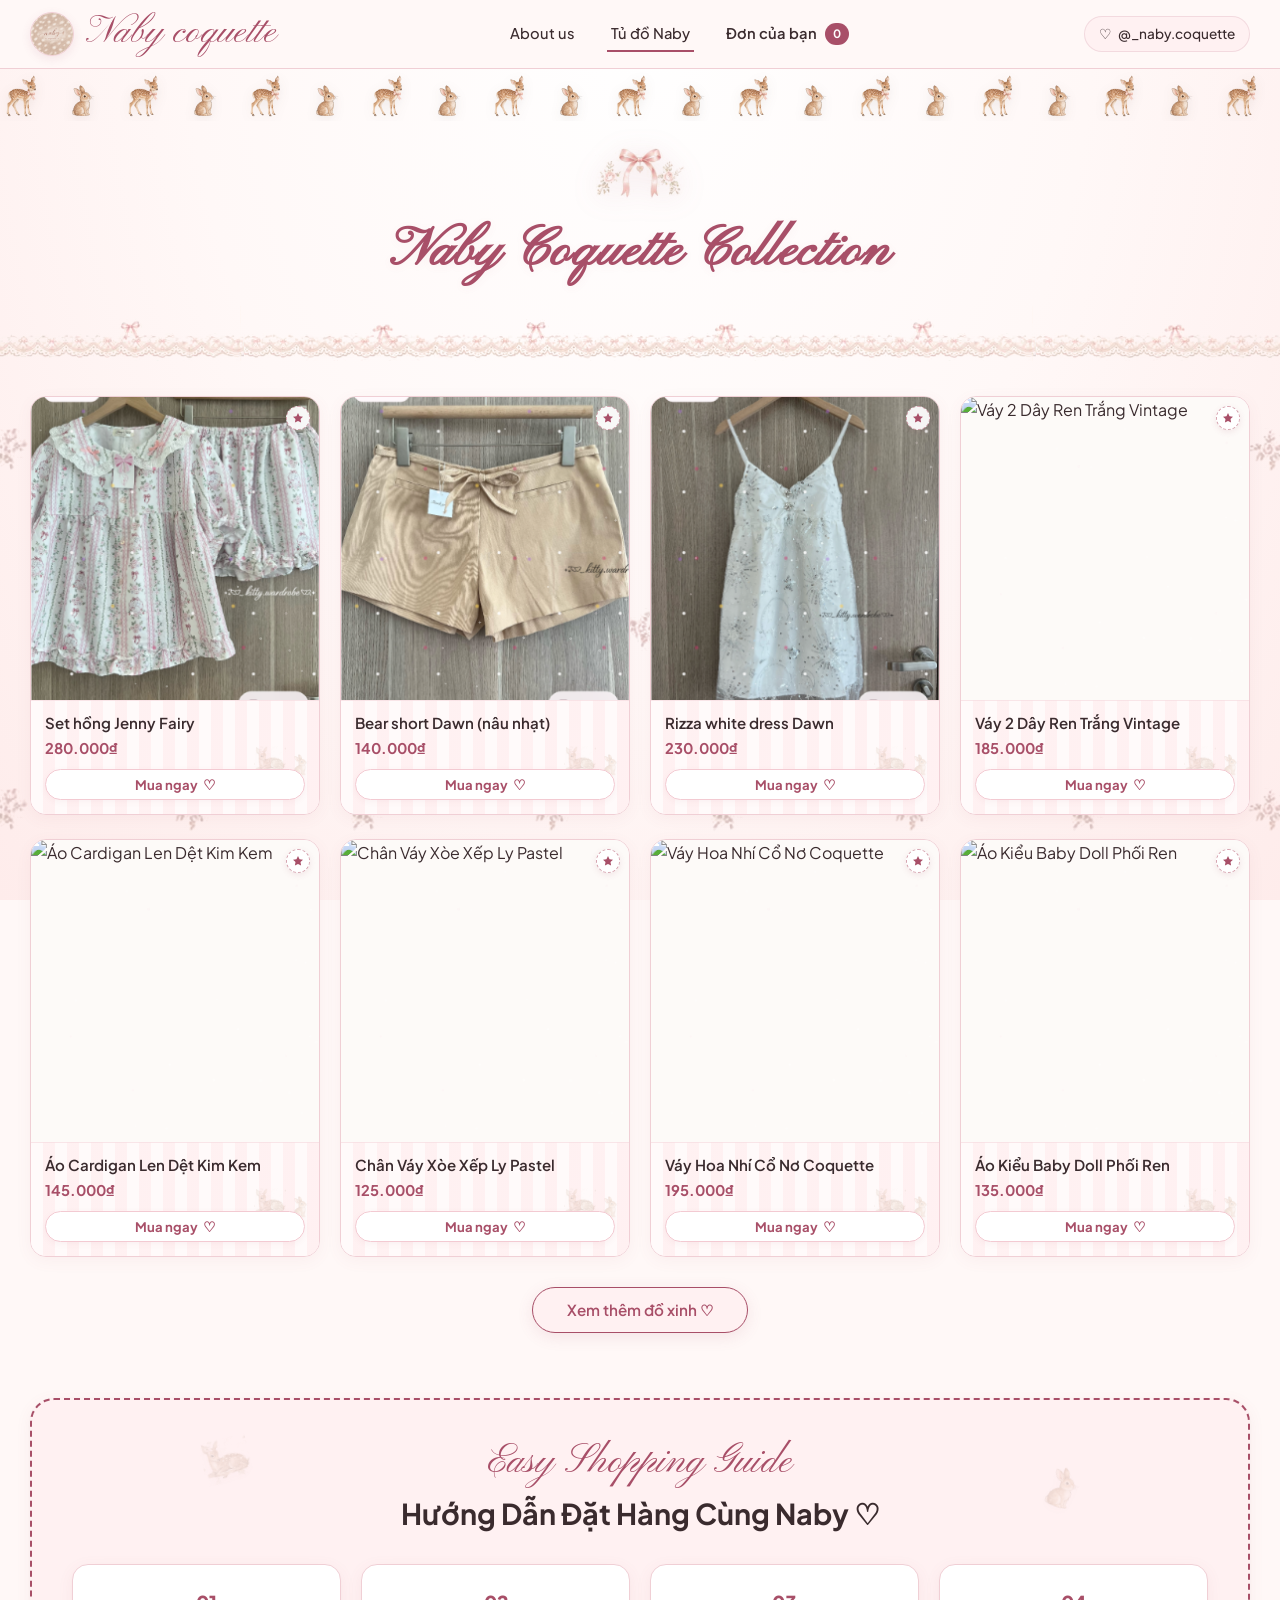
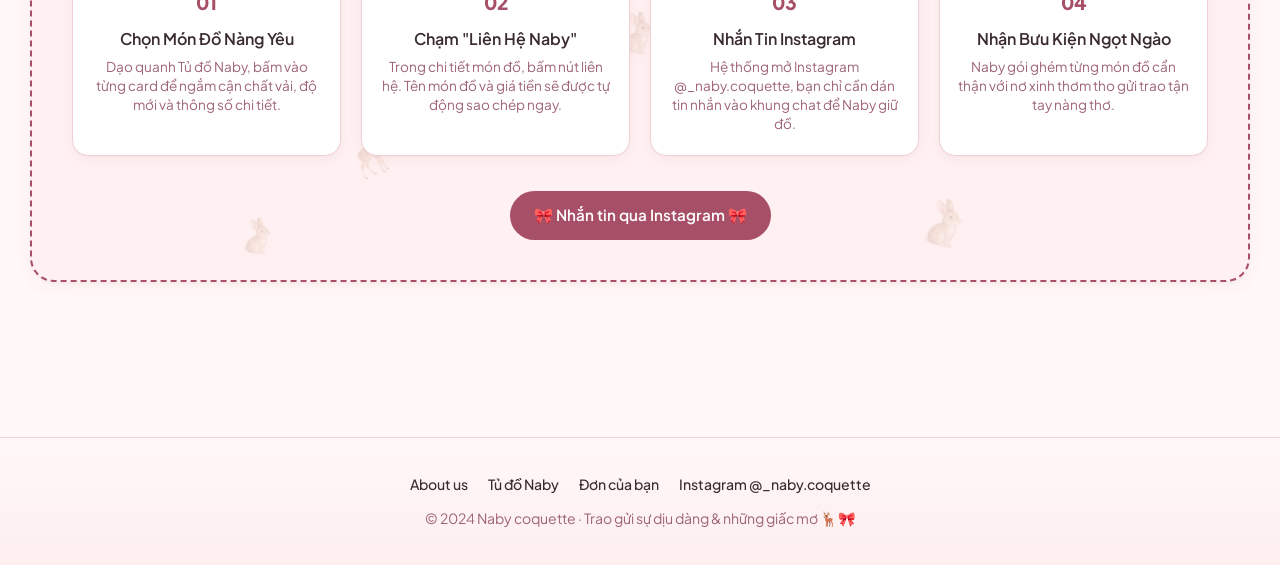
==== commit 630aff3b: "Chuyen thang Instagram khi bam Mua ngay khong copy, rai hoa tiet nai tho random khap khung guide va " ====
--- a/naby-coquette/index.html
+++ b/naby-coquette/index.html
@@ -427,12 +427,15 @@
       <!-- HƯỚNG DẪN ĐẶT HÀNG (4 KHỐI NẰM CẠNH NHAU TRÊN 1 HÀNG) -->
       <section class="order-guide-section" id="orderGuideSection">
         <div class="consign-box order-guide-box">
-          <!-- Họa tiết linh vật nai & thỏ phân bổ ngẫu nhiên duyên dáng trong khung -->
-          <img src="assets/elements/fawn_lying.png" alt="" class="consign-deco-mascot deco-mascot-top-left" aria-hidden="true">
-          <img src="assets/elements/bunny_mascot.png" alt="" class="consign-deco-mascot deco-mascot-top-right" aria-hidden="true">
-          <img src="assets/elements/fawn_mascot_hd.png" alt="" class="consign-deco-mascot deco-mascot-bottom-left" aria-hidden="true">
-          <img src="assets/elements/bunny_mascot.png" alt="" class="consign-deco-mascot deco-mascot-bottom-right" aria-hidden="true">
-          <img src="assets/elements/fawn_standing_right.png" alt="" class="consign-deco-mascot deco-mascot-mid-right" aria-hidden="true">
+          <!-- Họa tiết linh vật nai & thỏ phân bổ ngẫu nhiên rải rác khắp trong khung -->
+          <img src="assets/elements/fawn_lying.png" alt="" class="consign-deco-mascot rand-mascot-1" aria-hidden="true">
+          <img src="assets/elements/bunny_mascot.png" alt="" class="consign-deco-mascot rand-mascot-2" aria-hidden="true">
+          <img src="assets/elements/fawn_standing_right.png" alt="" class="consign-deco-mascot rand-mascot-3" aria-hidden="true">
+          <img src="assets/elements/bunny_mascot.png" alt="" class="consign-deco-mascot rand-mascot-4" aria-hidden="true">
+          <img src="assets/elements/fawn_mascot_hd.png" alt="" class="consign-deco-mascot rand-mascot-5" aria-hidden="true">
+          <img src="assets/elements/bunny_mascot.png" alt="" class="consign-deco-mascot rand-mascot-6" aria-hidden="true">
+          <img src="assets/elements/fawn_lying.png" alt="" class="consign-deco-mascot rand-mascot-7" aria-hidden="true">
+          <img src="assets/elements/bunny_mascot.png" alt="" class="consign-deco-mascot rand-mascot-8" aria-hidden="true">
 
           <span class="about-script">Easy Shopping Guide</span>
           <h3>Hướng Dẫn Đặt Hàng Cùng Naby ♡</h3>
--- a/naby-coquette/css/style.css
+++ b/naby-coquette/css/style.css
@@ -1547,61 +1547,73 @@
   box-shadow: 0 10px 24px rgba(168, 79, 104, 0.12);
 }
 
-/* Họa tiết nai & thỏ trang trí ngẫu nhiên trong khung Easy Shopping Guide & Join Our Wardrobe */
+/* Họa tiết nai & thỏ trang trí ngẫu nhiên rải rác trong khung Easy Shopping Guide & Join Our Wardrobe */
 .consign-deco-mascot {
   position: absolute;
   pointer-events: none;
   z-index: 0;
-  opacity: 0.26;
-  filter: drop-shadow(0 4px 8px rgba(168, 79, 104, 0.08));
+  opacity: 0.22;
+  filter: drop-shadow(0 3px 6px rgba(168, 79, 104, 0.08));
   transition: opacity 0.3s ease, transform 0.3s ease;
 }
 .consign-box:hover .consign-deco-mascot {
-  opacity: 0.45;
-}
-
-.deco-mascot-top-left {
-  top: 16px;
-  left: 24px;
-  width: 58px;
-  transform: rotate(-10deg);
-}
-
-.deco-mascot-top-right {
-  top: 18px;
-  right: 28px;
+  opacity: 0.42;
+}
+
+.rand-mascot-1 {
+  top: 8%;
+  left: 14%;
+  width: 48px;
+  transform: rotate(-14deg);
+}
+
+.rand-mascot-2 {
+  top: 14%;
+  left: 83%;
+  width: 42px;
+  transform: rotate(18deg);
+}
+
+.rand-mascot-3 {
+  top: 56%;
+  left: 4%;
+  width: 40px;
+  transform: rotate(-8deg);
+}
+
+.rand-mascot-4 {
+  top: 44%;
+  left: 48%;
+  width: 44px;
+  transform: rotate(12deg);
+}
+
+.rand-mascot-5 {
+  top: 69%;
+  left: 26%;
   width: 46px;
-  transform: rotate(12deg);
-}
-
-.deco-mascot-bottom-left {
-  bottom: 20px;
-  left: 32px;
-  width: 54px;
+  transform: rotate(-22deg);
+}
+
+.rand-mascot-6 {
+  top: 83%;
+  left: 73%;
+  width: 50px;
+  transform: rotate(15deg);
+}
+
+.rand-mascot-7 {
+  top: 36%;
+  left: 92%;
+  width: 36px;
+  transform: rotate(-12deg);
+}
+
+.rand-mascot-8 {
+  top: 87%;
+  left: 17%;
+  width: 38px;
   transform: rotate(8deg);
-}
-
-.deco-mascot-bottom-right {
-  bottom: 18px;
-  right: 28px;
-  width: 48px;
-  transform: rotate(-8deg);
-}
-
-.deco-mascot-mid-left {
-  top: 48%;
-  left: 12px;
-  width: 38px;
-  transform: translateY(-50%) rotate(-15deg);
-  opacity: 0.18;
-}
-
-.deco-mascot-mid-right {
-  top: 46%;
-  right: 14px;
-  width: 36px;
-  transform: translateY(-50%) rotate(15deg);
-  opacity: 0.18;
 }
 
 .consign-box .about-script,
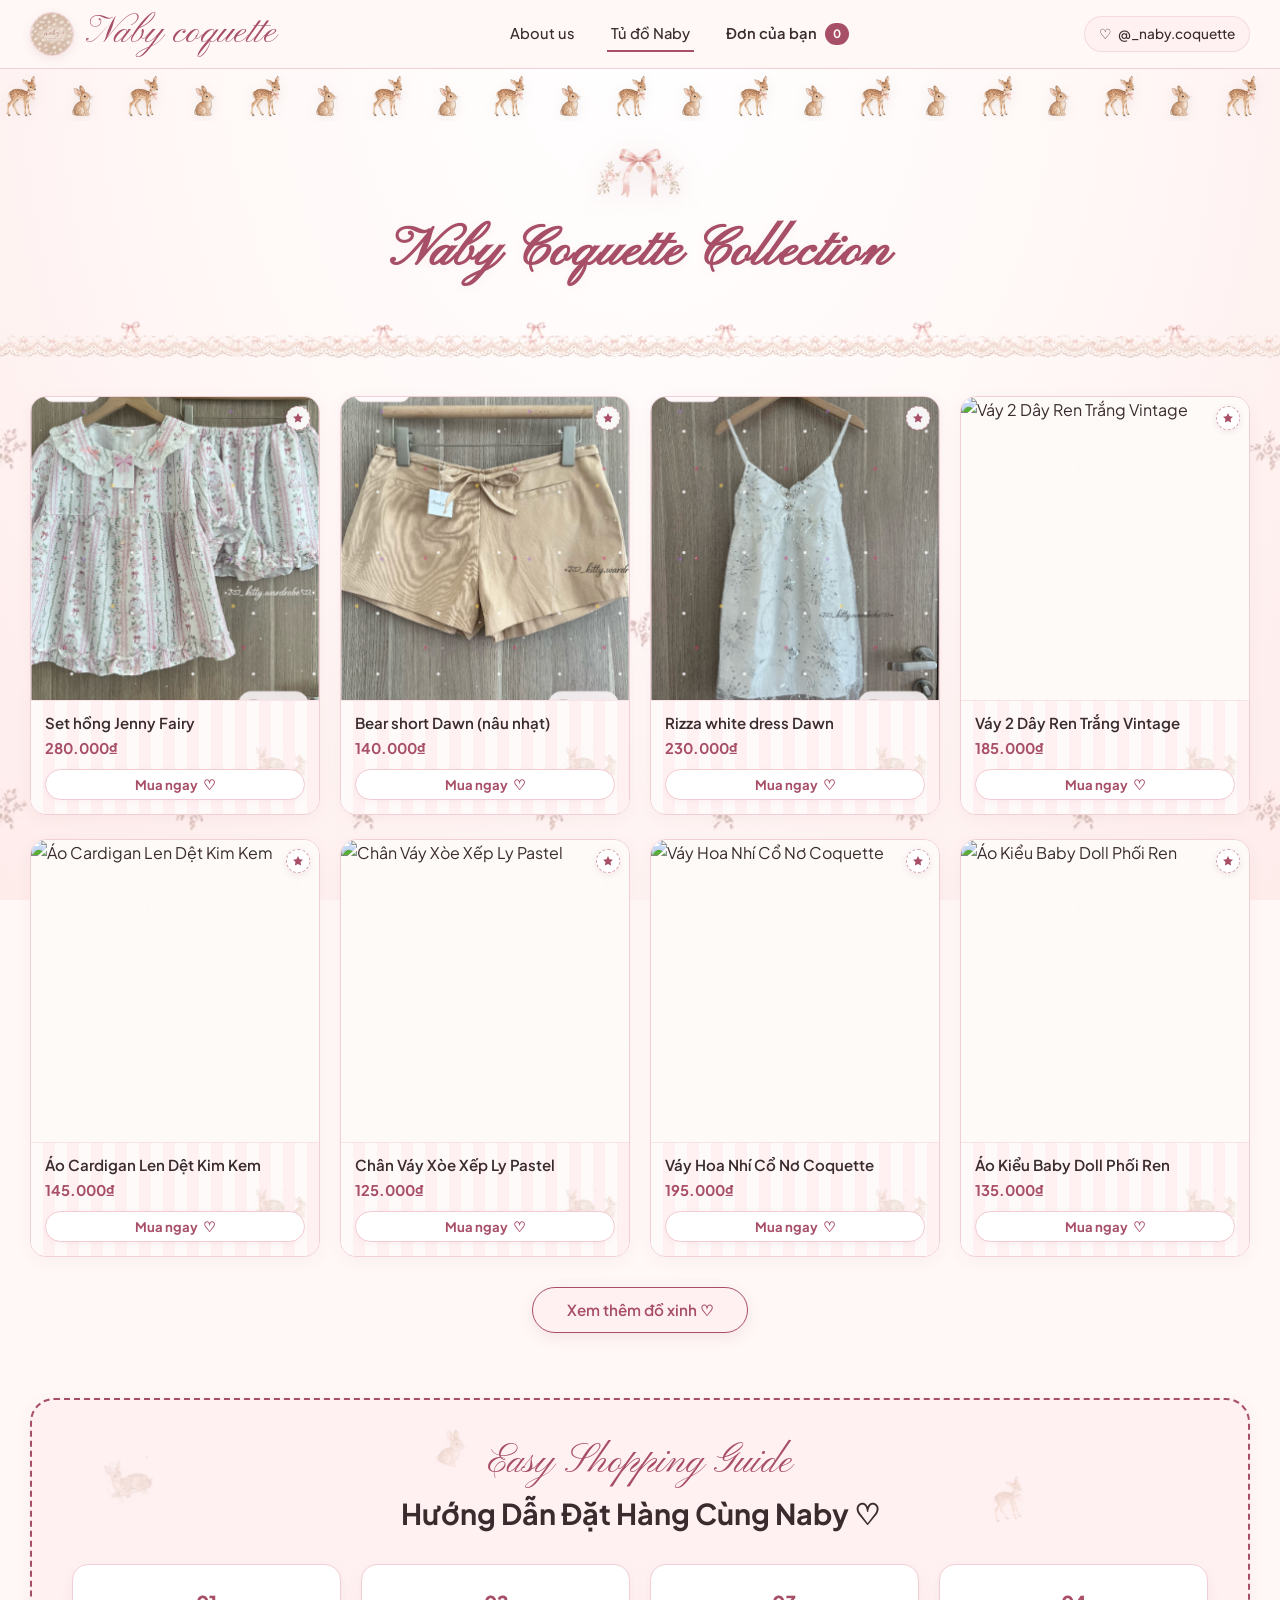
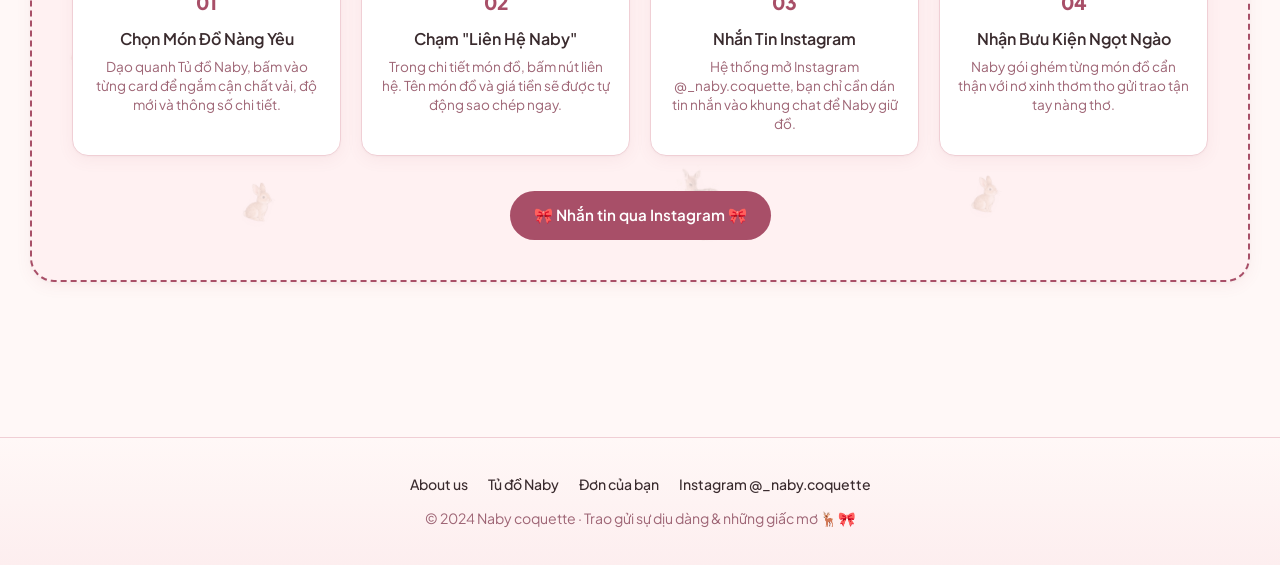
==== commit 820561c3: "Chuyen thang den trang Instagram khong copy, phan bo hoa tiet nai tho ngau nhien khong don 4 goc" ====
--- a/naby-coquette/index.html
+++ b/naby-coquette/index.html
@@ -427,15 +427,17 @@
       <!-- HƯỚNG DẪN ĐẶT HÀNG (4 KHỐI NẰM CẠNH NHAU TRÊN 1 HÀNG) -->
       <section class="order-guide-section" id="orderGuideSection">
         <div class="consign-box order-guide-box">
-          <!-- Họa tiết linh vật nai & thỏ phân bổ ngẫu nhiên rải rác khắp trong khung -->
-          <img src="assets/elements/fawn_lying.png" alt="" class="consign-deco-mascot rand-mascot-1" aria-hidden="true">
-          <img src="assets/elements/bunny_mascot.png" alt="" class="consign-deco-mascot rand-mascot-2" aria-hidden="true">
-          <img src="assets/elements/fawn_standing_right.png" alt="" class="consign-deco-mascot rand-mascot-3" aria-hidden="true">
-          <img src="assets/elements/bunny_mascot.png" alt="" class="consign-deco-mascot rand-mascot-4" aria-hidden="true">
-          <img src="assets/elements/fawn_mascot_hd.png" alt="" class="consign-deco-mascot rand-mascot-5" aria-hidden="true">
-          <img src="assets/elements/bunny_mascot.png" alt="" class="consign-deco-mascot rand-mascot-6" aria-hidden="true">
-          <img src="assets/elements/fawn_lying.png" alt="" class="consign-deco-mascot rand-mascot-7" aria-hidden="true">
-          <img src="assets/elements/bunny_mascot.png" alt="" class="consign-deco-mascot rand-mascot-8" aria-hidden="true">
+          <!-- Họa tiết linh vật nai & thỏ phân bổ ngẫu nhiên duyên dáng khắp khung -->
+          <div class="random-mascots-wrap" aria-hidden="true">
+            <img src="assets/elements/fawn_lying.png" alt="" class="random-mascot m-1">
+            <img src="assets/elements/bunny_mascot.png" alt="" class="random-mascot m-2">
+            <img src="assets/elements/fawn_mascot_hd.png" alt="" class="random-mascot m-3">
+            <img src="assets/elements/bunny_mascot.png" alt="" class="random-mascot m-4">
+            <img src="assets/elements/fawn_lying.png" alt="" class="random-mascot m-5">
+            <img src="assets/elements/bunny_mascot.png" alt="" class="random-mascot m-6">
+            <img src="assets/elements/fawn_standing_right.png" alt="" class="random-mascot m-7">
+            <img src="assets/elements/bunny_mascot.png" alt="" class="random-mascot m-8">
+          </div>
 
           <span class="about-script">Easy Shopping Guide</span>
           <h3>Hướng Dẫn Đặt Hàng Cùng Naby ♡</h3>
--- a/naby-coquette/css/style.css
+++ b/naby-coquette/css/style.css
@@ -1547,73 +1547,85 @@
   box-shadow: 0 10px 24px rgba(168, 79, 104, 0.12);
 }
 
-/* Họa tiết nai & thỏ trang trí ngẫu nhiên rải rác trong khung Easy Shopping Guide & Join Our Wardrobe */
-.consign-deco-mascot {
+/* Họa tiết nai & thỏ phân bổ ngẫu nhiên duyên dáng trong khung (không dồn 4 góc) */
+.random-mascots-wrap {
+  position: absolute;
+  top: 0;
+  left: 0;
+  width: 100%;
+  height: 100%;
+  pointer-events: none;
+  overflow: hidden;
+  z-index: 0;
+}
+
+.random-mascot {
   position: absolute;
   pointer-events: none;
-  z-index: 0;
   opacity: 0.22;
   filter: drop-shadow(0 3px 6px rgba(168, 79, 104, 0.08));
   transition: opacity 0.3s ease, transform 0.3s ease;
 }
-.consign-box:hover .consign-deco-mascot {
-  opacity: 0.42;
-}
-
-.rand-mascot-1 {
-  top: 8%;
-  left: 14%;
+
+.consign-box:hover .random-mascot {
+  opacity: 0.38;
+}
+
+/* Các vị trí ngẫu nhiên không đối xứng, rải đều khắp mặt phẳng khung */
+.random-mascot.m-1 {
+  top: 12%;
+  left: 6%;
   width: 48px;
   transform: rotate(-14deg);
 }
 
-.rand-mascot-2 {
-  top: 14%;
-  left: 83%;
-  width: 42px;
+.random-mascot.m-2 {
+  top: 6%;
+  left: 33%;
+  width: 38px;
   transform: rotate(18deg);
 }
 
-.rand-mascot-3 {
-  top: 56%;
-  left: 4%;
+.random-mascot.m-3 {
+  top: 16%;
+  right: 18%;
+  width: 44px;
+  transform: rotate(-10deg);
+}
+
+.random-mascot.m-4 {
+  top: 48%;
+  left: 3%;
+  width: 36px;
+  transform: rotate(20deg);
+}
+
+.random-mascot.m-5 {
+  top: 44%;
+  right: 4%;
+  width: 46px;
+  transform: rotate(-16deg);
+}
+
+.random-mascot.m-6 {
+  bottom: 12%;
+  left: 17%;
   width: 40px;
+  transform: rotate(14deg);
+}
+
+.random-mascot.m-7 {
+  bottom: 8%;
+  left: 53%;
+  width: 48px;
   transform: rotate(-8deg);
 }
 
-.rand-mascot-4 {
-  top: 44%;
-  left: 48%;
-  width: 44px;
+.random-mascot.m-8 {
+  bottom: 14%;
+  right: 20%;
+  width: 38px;
   transform: rotate(12deg);
-}
-
-.rand-mascot-5 {
-  top: 69%;
-  left: 26%;
-  width: 46px;
-  transform: rotate(-22deg);
-}
-
-.rand-mascot-6 {
-  top: 83%;
-  left: 73%;
-  width: 50px;
-  transform: rotate(15deg);
-}
-
-.rand-mascot-7 {
-  top: 36%;
-  left: 92%;
-  width: 36px;
-  transform: rotate(-12deg);
-}
-
-.rand-mascot-8 {
-  top: 87%;
-  left: 17%;
-  width: 38px;
-  transform: rotate(8deg);
 }
 
 .consign-box .about-script,
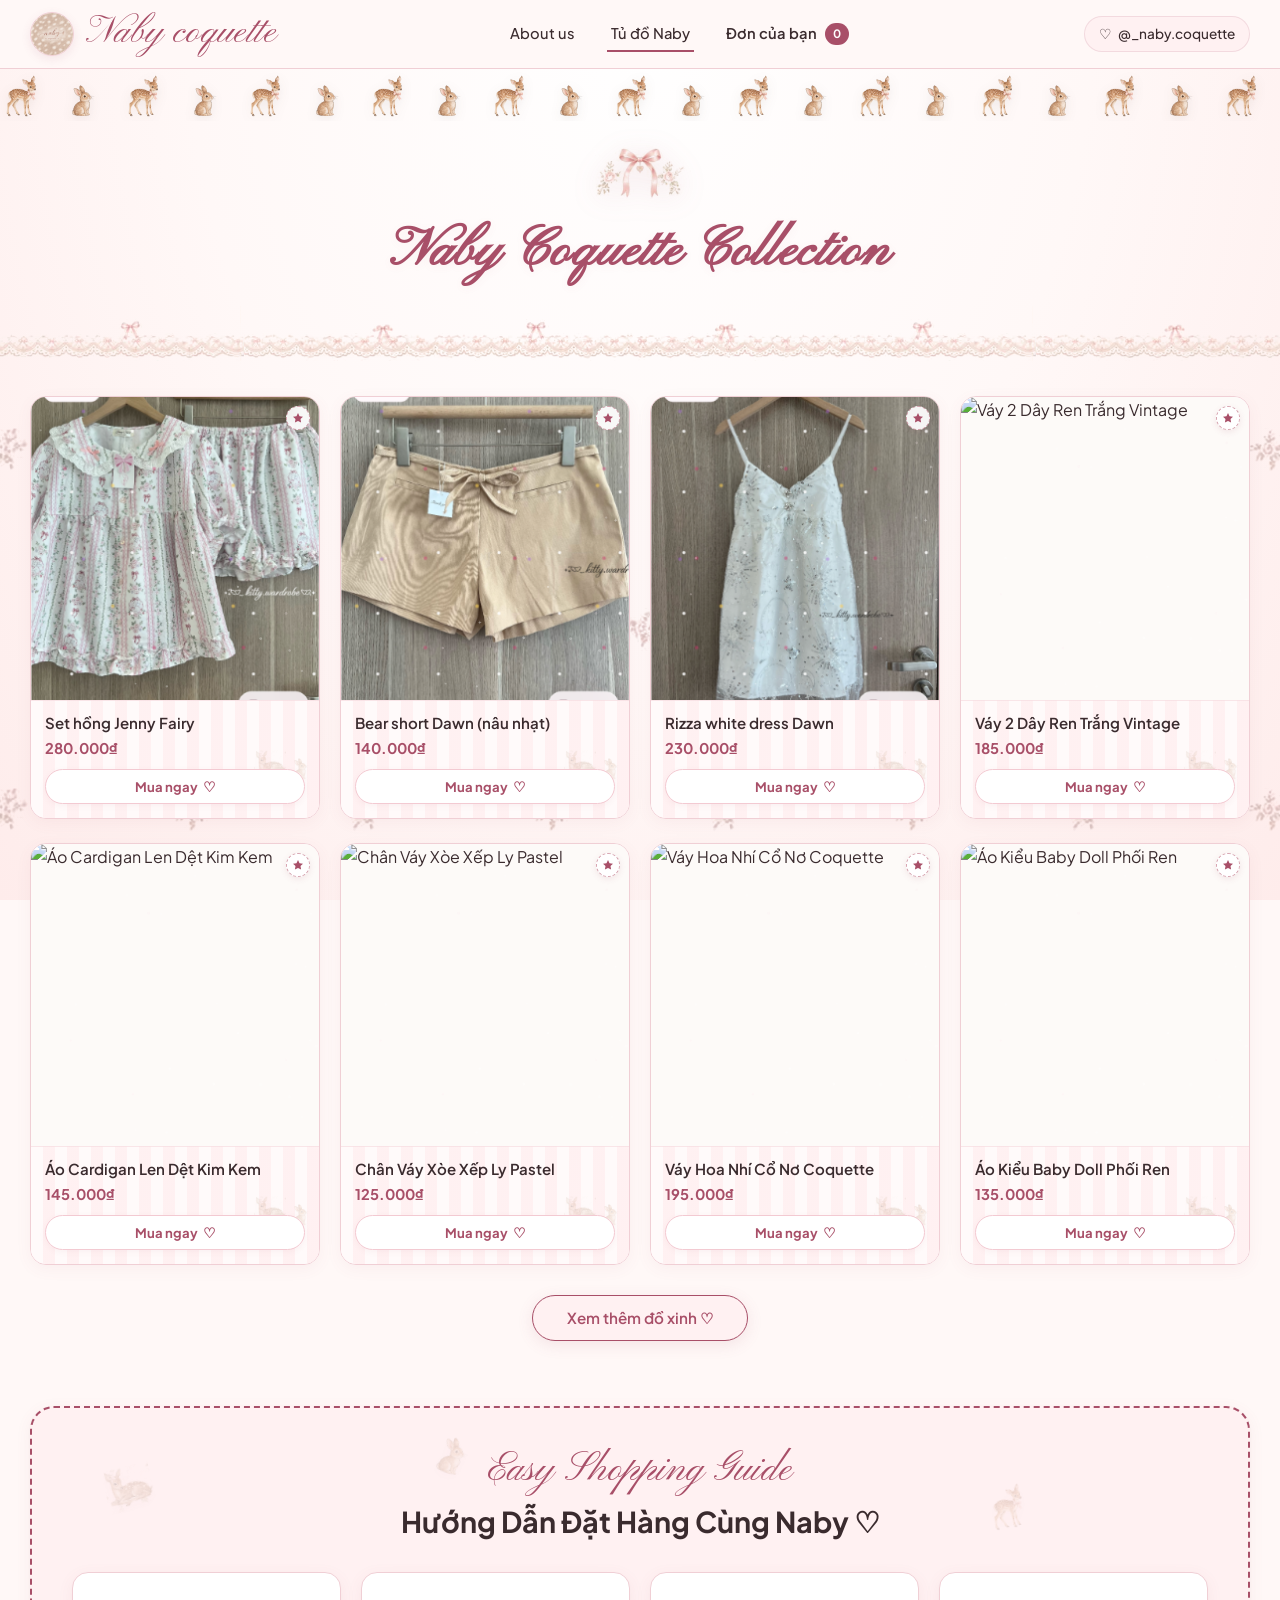
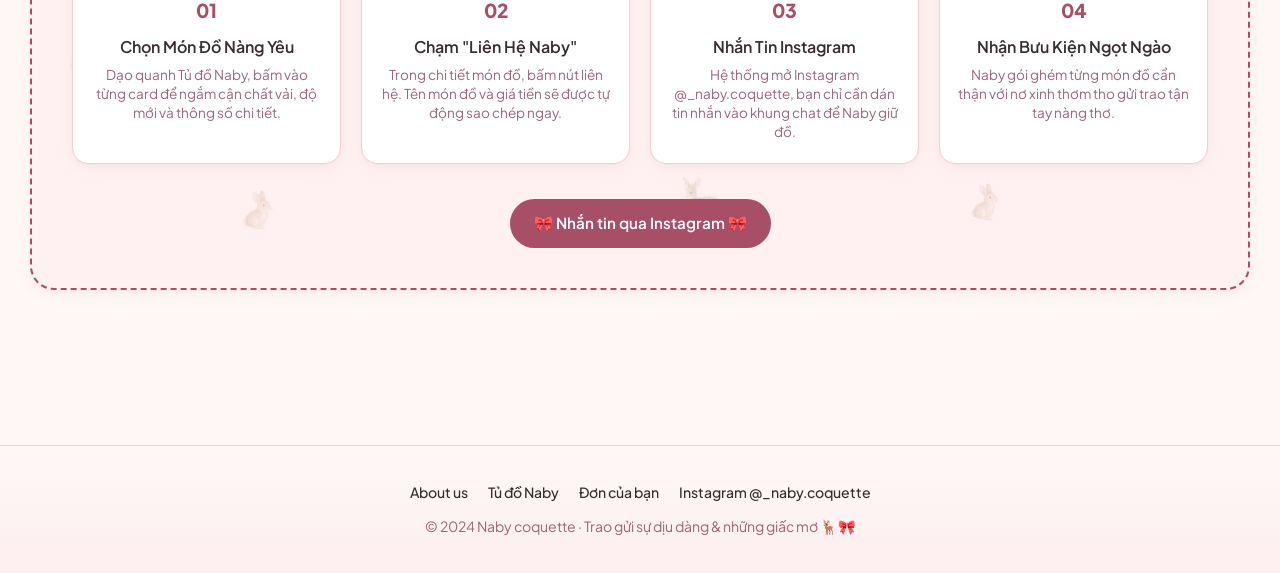
==== commit ff5c1732: "Dung the a direct link mo thang Instagram cho nut Mua ngay va Nhan tin qua Instagram, bo sung cache " ====
--- a/naby-coquette/index.html
+++ b/naby-coquette/index.html
@@ -14,7 +14,7 @@
   <link rel="preconnect" href="https://fonts.gstatic.com" crossorigin>
   <link href="https://fonts.googleapis.com/css2?family=Pinyon+Script&family=Plus+Jakarta+Sans:ital,wght@0,400;0,500;0,600;0,700;1,400;1,600&display=swap" rel="stylesheet">
   
-  <link rel="stylesheet" href="css/style.css">
+  <link rel="stylesheet" href="css/style.css?v=3.1">
 </head>
 <body>
 
@@ -536,14 +536,14 @@
         <!-- Khung chỉ 1 ô duy nhất: Nhắn tin qua Instagram -->
         <div class="modal-contact-box">
           <p class="modal-contact-hint">Chọn điều bạn muốn, Naby đã sẵn sàng hỗ trợ bạn ♡</p>
-          <button class="btn-contact-naby" id="btnContactNaby" type="button">
+          <a href="https://instagram.com/_naby.coquette" target="_blank" rel="noopener noreferrer" class="btn-contact-naby" id="btnContactNaby">
             <svg width="18" height="18" viewBox="0 0 24 24" fill="none" stroke="currentColor" stroke-width="2" stroke-linecap="round" stroke-linejoin="round">
               <rect width="20" height="20" x="2" y="2" rx="5" ry="5"></rect>
               <path d="M16 11.37A4 4 0 1 1 12.63 8 4 4 0 0 1 16 11.37z"></path>
               <line x1="17.5" y1="6.5" x2="17.51" y2="6.5"></line>
             </svg>
             <span>Nhắn tin qua Instagram</span>
-          </button>
+          </a>
         </div>
 
         <!-- Dải thumbnail ảnh nhỏ phía dưới -->
@@ -571,7 +571,7 @@
   </footer>
 
   <!-- SCRIPTS -->
-  <script src="js/items.js"></script>
-  <script src="js/app.js"></script>
+  <script src="js/items.js?v=3.2"></script>
+  <script src="js/app.js?v=3.2"></script>
 </body>
 </html>
--- a/naby-coquette/css/style.css
+++ b/naby-coquette/css/style.css
@@ -554,6 +554,7 @@
   box-shadow: 0 2px 6px rgba(168, 79, 104, 0.06);
   position: relative;
   z-index: 2;
+  text-decoration: none;
 }
 .btn-card-buy-now:hover {
   background: var(--dusty-rose);
@@ -942,6 +943,7 @@
   gap: 8px;
   box-shadow: 0 4px 14px rgba(168, 79, 104, 0.25);
   transition: all 0.25s ease;
+  text-decoration: none;
 }
 .btn-contact-naby:hover {
   background: #903c53;
